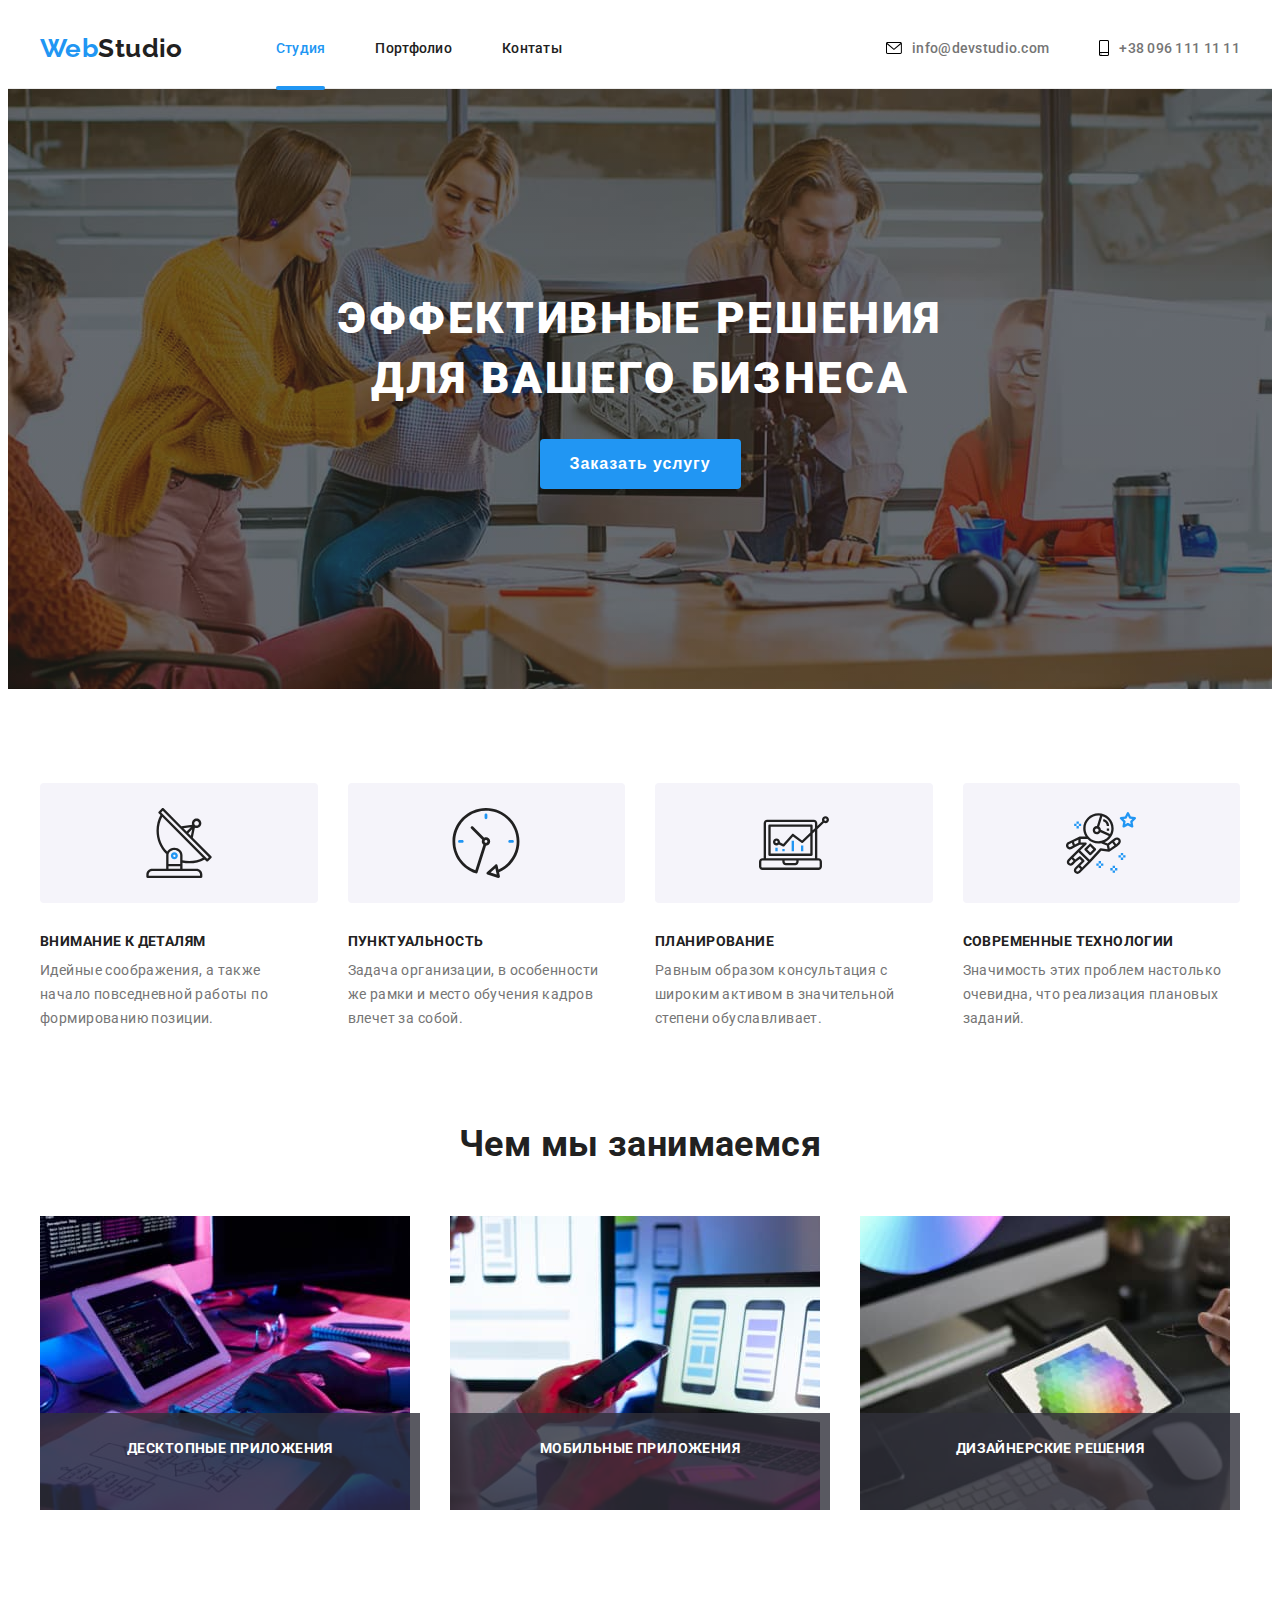
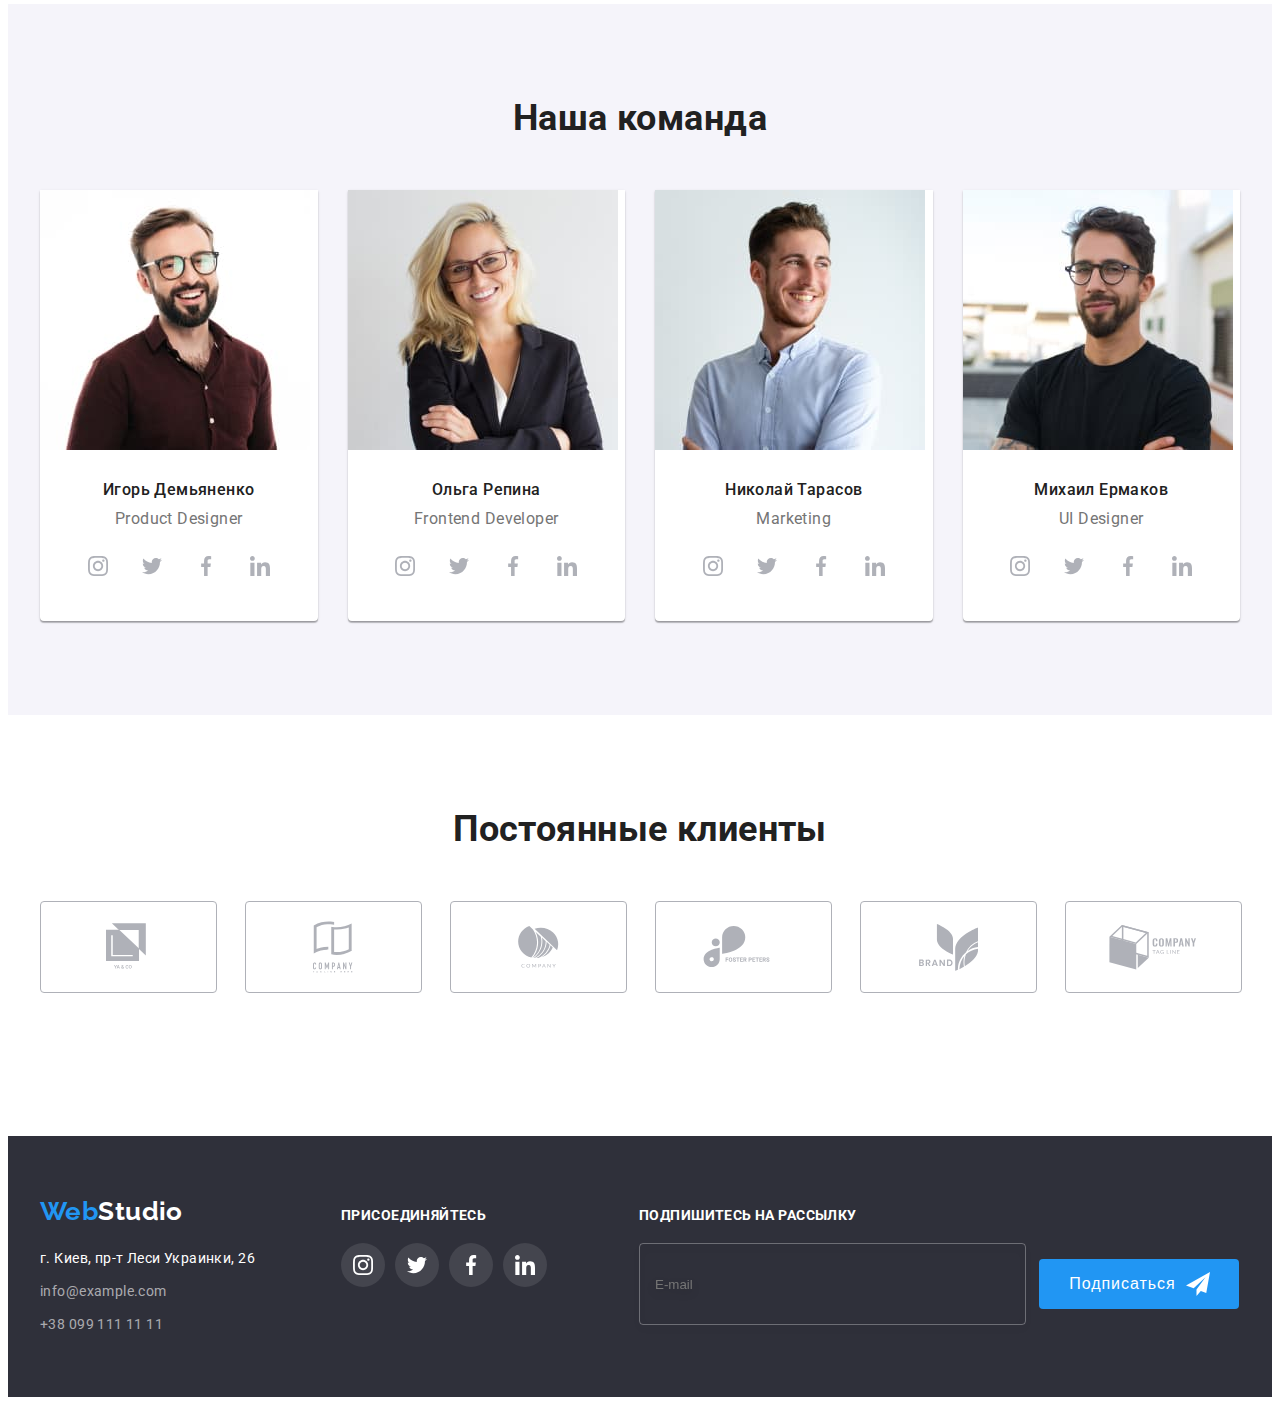
==== index.html @ 38e6cec0 "Add files via upload" ====
<!DOCTYPE html>
<html lang="ru">
<head>
    <meta charset="UTF-8">
    <meta name="viewport" content="width=device-width, initial-scale=1.0">
    <title>Web Studio</title>
    <link rel="stylesheet" href="https://cdnjs.cloudflare.com/ajax/libs/modern-normalize/1.0.0/modern-normalize.min.css"
        integrity="sha512-ISS7cAi1PEhQ8jnbJpJZMd29NlhNj4AWYyLOSp2CE/CsHxTCu+r+t0D2yoJudVrd0/8fTVPUVDzY5Tvli75u/g=="
        crossorigin="anonymous" />
    <link rel="preconnect" href="https://fonts.gstatic.com">
    <link href="https://fonts.googleapis.com/css2?family=Raleway:wght@700&family=Roboto:wght@400;500;700;900&display=swap"
        rel="stylesheet">
    <link rel="stylesheet" href="./css/styles.css">   
</head>

<body>
    
    <header class="header">
        <div class="container">
            <nav class="nav">
                <a href="./" lang="en" class="logo black link"><span class="logo-web">Web</span>Studio</a>
               
                <ul class="nav-list list">   
                    <li class="nav-list-item">
                        <a class="nav-list-link current-link link" href="./">Студия</a>
                    </li>
                    <li class="nav-list-item">
                        <a class="nav-list-link link" href="./portfolio.html">Портфолио</a>
                    </li>
                    <li class="nav-list-item">
                        <a class="nav-list-link link" href="#">Контаты</a>
                    </li>
                </ul>
            </nav>
               
            <ul class="header-contact-list list">
                    <li class="header-contact-list-item">
                        <a class="link mail" href="mailto:info@devstudio.com">
                        <svg class="icon icon-mail">
                            <use href="./images/sprite.svg#envelope"></use>
                        </svg>
                            info@devstudio.com
                        </a>
                    </li>

                    <li class="header-contact-list-item">
                        <a class="link tel" href="tel:+380961111111">
                            <svg class="icon icon-tel">
                                <use href="./images/sprite.svg#smartphone"></use>
                            </svg>
                            +38 096 111 11 11
                        </a>
                    </li>
            </ul>

        </div>        
    </header>
   
    <main>
       
        <!-- HERO-->
        <section class="hero">
            
            <div class="container">
               
                <div class="hero-title-container">
                    <h1 class="hero-title">Эффективные решения для вашего бизнеса</h1>
                    <button type="button" class="hero-modal-btn" data-modal-open>Заказать услугу</button>
                </div>
                
            </div>

        </section>


        <!-- FEATURES -->
        <section class="features">
            <div class="container">
                <h2 class="visually-hidden">Преимущества</h2>
               
                <ul class="features-list list">
                  
                    <li class="features-list-item">
                        <div class="icon-features-container">
                            <svg class="icon-features">
                                <use href="./images/sprite.svg#antenna"></use>
                            </svg>
                        </div>
                        <h3 class="features-list-title">Внимание к деталям</h3>
                        <p class="features-list-text">Идейные соображения, а также начало повседневной работы по формированию позиции.</p>
                    </li>

                    <li class="features-list-item">
                        <div class="icon-features-container">
                            <svg class="icon-features">
                                <use href="./images/sprite.svg#clock"></use>
                            </svg>
                        </div>
                        <h3 class="features-list-title">Пунктуальность</h3>
                        <p class="features-list-text">Задача организации, в особенности же рамки и место обучения кадров влечет за собой.</p>
                    </li>

                    <li class="features-list-item">
                        <div class="icon-features-container">
                            <svg class="icon-features">
                                <use href="./images/sprite.svg#diagram"></use>
                            </svg>
                        </div>
                        <h3 class="features-list-title">Планирование</h3>
                        <p class="features-list-text">Равным образом консультация с широким активом в значительной степени обуславливает.</p>
                    </li>

                    <li class="features-list-item">
                        <div class="icon-features-container">
                            <svg class="icon-features">
                                <use href="./images/sprite.svg#astronaut"></use>
                            </svg>
                        </div>
                        <h3 class="features-list-title">Современные технологии</h3>
                        <p class="features-list-text">Значимость этих проблем настолько очевидна, что реализация плановых заданий.</p>
                    </li>

                </ul>
            </div>
        </section>


        <!--ABOUT US-->
        <section class="about">
            <div class="container">
                <h2 class="title">Чем мы занимаемся</h2>
                
                <ul class="about-list list">
                    <li class="about-list-item">
                        <img src="./images/about_us_img/about_us_1.jpg" alt="Адаптирует сайт для телефона" width="370" height="294">
                        <p class="about-list-description">Десктопные приложения</p>
                    </li>
                    <li class="about-list-item">
                        <img src="./images/about_us_img/about_us_2.jpg" alt="Пишет код" width="370" height="294">
                        <p class="about-list-description">Мобильные приложения</p>
                    </li>
                    <li class="about-list-item">
                        <img src="./images/about_us_img/about_us_3.jpg" alt="Работает с планшетом" width="370" height="294">
                        <p class="about-list-description">Дизайнерские решения</p>
                    </li>
                </ul>
            </div>
        </section>


        <!--OUR TEAM--> 
        <section class="team">
            <div class="container">
                <h2 class="title">Наша команда</h2>
                <ul class="team-list list">

                    <li class="team-list-item">
                        <img class="img" src="./images/our_team_img/igor.jpg" alt="Фото" width="270" height="260">
                       
                        <div class="team-list-content">
                            <h3 class="team-list-title">Игорь Демьяненко</h3>
                            <p class="team-list-position" lang="en">Product Designer</p>

                            <ul class="social-list list">
                                <li class="social-list-item">
                                    <a class="social-list-link link" href="#">
                                        <svg class="social-list-icon" >
                                            <use href="./images/sprite.svg#instagram" ></use>
                                        </svg>
                                    </a>
                                </li>

                                <li class="social-list-item">
                                    <a class="social-list-link link" href="#">
                                        <svg class="social-list-icon" >
                                            <use href="./images/sprite.svg#twitter" ></use>
                                        </svg>
                                    </a>
                                </li>

                                <li class="social-list-item">
                                    <a class="social-list-link link" href="#">
                                        <svg class="social-list-icon" >
                                            <use href="./images/sprite.svg#facebook" ></use>
                                        </svg>
                                    </a>
                                </li>

                                <li class="social-list-item">
                                    <a class="social-list-link link" href="#">
                                        <svg class="social-list-icon" >
                                            <use href="./images/sprite.svg#linkedin" ></use>
                                        </svg>
                                    </a>
                                </li>
                            </ul>
                        </div>
                    </li>

                    <li class="team-list-item">
                        <img class="img" src="./images/our_team_img/olga.jpg" alt="Фото" width="270" height="260">
                        
                        <div class="team-list-content">
                            <h3 class="team-list-title">Ольга Репина</h3>
                            <p class="team-list-position" lang="en">Frontend Developer</p>
                        
                            <ul class="social-list list">
                                <li class="social-list-item">
                                    <a class="social-list-link link" href="#">
                                        <svg class="social-list-icon">
                                            <use href="./images/sprite.svg#instagram"></use>
                                        </svg>
                                    </a>
                                </li>
                            
                                <li class="social-list-item">
                                    <a class="social-list-link link" href="#">
                                        <svg class="social-list-icon">
                                            <use href="./images/sprite.svg#twitter"></use>
                                        </svg>
                                    </a>
                                </li>
                            
                                <li class="social-list-item">
                                    <a class="social-list-link link" href="#">
                                        <svg class="social-list-icon">
                                            <use href="./images/sprite.svg#facebook"></use>
                                        </svg>
                                    </a>
                                </li>
                            
                                <li class="social-list-item">
                                    <a class="social-list-link link" href="#">
                                        <svg class="social-list-icon">
                                            <use href="./images/sprite.svg#linkedin"></use>
                                        </svg>
                                    </a>
                                </li>
                            </ul>     
                            
                        </div>
                    </li>

                    <li class="team-list-item">
                        <img class="img" src="./images/our_team_img/nikolay.jpg" alt="Фото" width="270" height="260">
                       
                        <div class="team-list-content">
                            <h3 class="team-list-title">Николай Тарасов</h3>
                            <p class="team-list-position" lang="en">Marketing</p>

                            <ul class="social-list list">
                                <li class="social-list-item">
                                    <a class="social-list-link link" href="#">
                                        <svg class="social-list-icon">
                                            <use href="./images/sprite.svg#instagram"></use>
                                        </svg>
                                    </a>
                                </li>
                            
                                <li class="social-list-item">
                                    <a class="social-list-link link" href="#">
                                        <svg class="social-list-icon">
                                            <use href="./images/sprite.svg#twitter"></use>
                                        </svg>
                                    </a>
                                </li>
                            
                                <li class="social-list-item">
                                    <a class="social-list-link link" href="#">
                                        <svg class="social-list-icon">
                                            <use href="./images/sprite.svg#facebook"></use>
                                        </svg>
                                    </a>
                                </li>
                            
                                <li class="social-list-item">
                                    <a class="social-list-link link" href="#">
                                        <svg class="social-list-icon">
                                            <use href="./images/sprite.svg#linkedin"></use>
                                        </svg>
                                    </a>
                                        
                                </li> 
                            </ul>  
                        </div>
                    </li>

                    <li class="team-list-item">
                        <img class="img" src="./images/our_team_img/mihail.jpg" alt="Фото" width="270" height="260">
                       
                        <div class="team-list-content">
                            <h3 class="team-list-title">Михаил Ермаков</h3>
                            <p class="team-list-position" lang="en">UI Designer</p>

                            <ul class="social-list list">
                                <li class="social-list-item">
                                    <a class="social-list-link link" href="#">
                                        <svg class="social-list-icon">
                                            <use href="./images/sprite.svg#instagram"></use>
                                        </svg>
                                    </a>
                                </li>
                            
                                <li class="social-list-item">
                                    <a class="social-list-link link" href="#">
                                        <svg class="social-list-icon">
                                            <use href="./images/sprite.svg#twitter"></use>
                                        </svg>
                                    </a>
                                </li>
                            
                                <li class="social-list-item">
                                    <a class="social-list-link link" href="#">
                                        <svg class="social-list-icon">
                                            <use href="./images/sprite.svg#facebook"></use>
                                        </svg>
                                    </a>
                                </li>
                            
                                <li class="social-list-item">
                                    <a class="social-list-link link" href="#">
                                        <svg class="social-list-icon">
                                            <use href="./images/sprite.svg#linkedin"></use>
                                        </svg>                               
                                    </a>    
                                </li>                                                                      
                            </ul>            
                        </div>
                    </li>    
                </ul>
            </div>
        </section>
  
        <section class="clients">
            <div class="container">
                <h2 class="title">Постоянные клиенты</h2>
                <ul class="clients-list list">
                    <li class="clients-list-item">
                        <a class="clients-list-link link" href="#">
                            <svg class="clients-logo" width="44px" height="49px">
                                <use href="./images/sprite.svg#logo-1"></use>
                            </svg>
                        </a>
                    </li>
                    <li class="clients-list-item">
                        <a class="clients-list-link link" href="#">
                            <svg class="clients-logo" width="40px" height="52px">
                                <use href="./images/sprite.svg#logo-2"></use>
                            </svg>
                        </a>
                    </li>
                    <li class="clients-list-item">
                        <a class="clients-list-link link" href="#">
                            <svg class="clients-logo" width="41px" height="42px" >
                                <use href="./images/sprite.svg#logo-3"></use>
                            </svg>
                        </a>
                    </li>
                    <li class="clients-list-item">
                        <a class="clients-list-link link" href="#">
                            <svg class="clients-logo" width="80px" height="42px">
                                <use href="./images/sprite.svg#logo-4"></use>
                            </svg>
                        </a>
                    </li>
                    <li class="clients-list-item">
                        <a class="clients-list-link link" href="#">
                            <svg class="clients-logo"  width="59px" height="47px">
                                <use href="./images/sprite.svg#logo-5"></use>
                            </svg>
                        </a>
                    </li>
                    <li class="clients-list-item">
                        <a class="clients-list-link link" href="#">
                            <svg class="clients-logo" width="88px" height="45px">
                                <use href="./images/sprite.svg#logo-6"></use>
                            </svg>
                        </a>
                    </li>

                </ul>
            </div>
        </section>
    </main>
   
    <footer class="footer">
        <div class="container">
            <div class="footer-wrapper">
                <a href="./" lang="en" class="logo white link"><span class="logo-web">Web</span>Studio</a>
               
                <div class="footer-address-container">
                    <address class="address">
                        <p class="address-text">г. Киев, пр-т Леси Украинки, 26</p>
                        <ul class="address-list list">
                            <li class="address-list-item">
                                <a class="address-list-link link" href="mailto:info@example.com">info@example.com</a>
                            </li>
                            <li class="address-list-item">
                                <a class="address-list-link link" href="tel:+380991111111">+38 099 111 11 11</a>
                            </li>
                        </ul>
                    </address>
                </div>
            </div>

            <div class="footer-social-container">
                <p class="footer-text">Присоединяйтесь</p>

                <ul class="social-list list">
                    <li class="social-list-item">
                        <a class="social-list-link footer-social-link link" href="#">
                            <svg class="social-list-icon footer-icon">
                                <use href="./images/sprite.svg#instagram"></use>
                            </svg>
                        </a>
                    </li>
                
                    <li class="social-list-item">
                        <a class="social-list-link footer-social-link link" href="#">
                            <svg class="social-list-icon footer-icon">
                                <use href="./images/sprite.svg#twitter"></use>
                            </svg>
                        </a>
                    </li>
                
                    <li class="social-list-item">
                        <a class="social-list-link footer-social-link link" href="#">
                            <svg class="social-list-icon footer-icon">
                                <use href="./images/sprite.svg#facebook"></use>
                            </svg>
                        </a>
                    </li>
                
                    <li class="social-list-item">
                        <a class="social-list-link footer-social-link link" href="#">
                            <svg class="social-list-icon footer-icon">
                                <use href="./images/sprite.svg#linkedin"></use>
                            </svg>
                        </a>
                    </li>
                </ul>
            </div>
            <div class="footer-form-wrapper">
                <form action="#" class="footer-form">
                    <label class="footer-form-label">
                        <span class="footer-text">Подпишитесь на рассылку</span>
                        <input type="email" name="user-subscribe-mail" placeholder="E-mail" class="footer-form-box">
                    </label>
                    <button type="submit" class="footer-form-btn">
                        Подписаться
                        <svg class="footer-form-btn-icon">
                            <use href="./images/sprite.svg#send"></use>
                        </svg>

                    </button>
                </form>
            </div>

        </div>
    </footer>
    <div class="backdrop is-hidden" data-modal>
        <div class="modal">
            <button type="button" class="modal-close-btn" data-modal-close>
                <svg class="modal-close-icon">
                    <use href="./images/sprite.svg#close-black"></use>
                </svg>
            </button>

            <b class="modal-text">Оставьте свои данные, мы вам перезвоним</b>
           
            <form action="#" class="form" autocomplete="off">
                <label class="form-label">
                    <span class="form-label-text">Имя</span>
                    <span class="form-input-wrapper">
                        <input type="text" name="user-name" class="form-box">
                        <svg class="form-box-icon">
                            <use href="./images/sprite.svg#person-input"></use>
                        </svg>
                    </span>
                </label>

                <label class="form-label">
                    <span class="form-label-text">Телефон</span>
                    <span class="form-input-wrapper">
                        <input type="tel" name="user-phone" class="form-box">
                        <svg class="form-box-icon">
                            <use href="./images/sprite.svg#phone-input"></use>
                        </svg>
                    </span> 
                </label>
                

                <label class="form-label">
                    <span class="form-label-text">Почта</span>
                    <span class="form-input-wrapper">
                        <input type="email" name="user-mail" class="form-box">
                        <svg class="form-box-icon">
                            <use href="./images/sprite.svg#mail-input"></use>
                        </svg>
                    </span>                    
                </label>

                <label class="form-label-message">
                    <span class="form-label-text">Комментарий</span>
                    <textarea name="user-message" placeholder="Введите текст" class="form-message"></textarea>
                </label>

                <input type="checkbox" class="checkbox visually-hidden" id="checkbox">
                <label class="checkbox-label" for="checkbox">
                    Соглашаюсь с рассылкой и принимаю <a href="#" class="checkbox-link">Условия договора</a>
                </label>
                <button type="submit" class="user-form-btn">Отправить</button>
            </form>
        </div>
    </div>

    <script src="./js/modal.js"></script>
</body>
</html>
---- css/styles.css ----
:root {
  --primary-white-color: #ffffff;
  --secondary-bg-color: #2f303a;
  --accent-color: #2196f3;
  --primary-text-color: #212121;
  --secondary-text-color: #757575;
  --footer-text-color: rgba(255, 255, 255, 0.6);
  --grey-bg-color: #f5f4fa;
  --btn-hover-bg-color: #188ce8;
  --card-set-gap: 30px;
  --icon-color: #afb1b8;
  --transition-duration: 250ms;
  --transition-timing-function: cubic-bezier(0.4, 0, 0.2, 1);
}

body {
  background-color: var(--primary-white-color);
  color: var(--primary-text-color);

  font-family: "Roboto", sans-serif;
  font-weight: 400;
  font-size: 14px;
  letter-spacing: 0.03em;
}

h1,
h2,
h3,
h4,
h5,
h6 {
  font-size: inherit;
  margin: 0;
}

p {
  margin: 0;
}

ul,
ol {
  margin: 0;
  padding: 0;
}

img {
  display: block;
  max-width: 100%;
  height: auto;
}

a {
  display: block;
  height: 100%;
  width: 100%;
}

.link {
  text-decoration: none;
}

.list {
  list-style-type: none;
}

.container {
  width: 1200px;
  margin-left: auto;
  margin-right: auto;
  padding-left: 15px;
  padding-right: 15px;
}

/* ------------HEADER-------------- */

.header {
  border-bottom: 1px solid #ececec;
}

.header > .container {
  display: flex;
  align-items: center;
}

/* -----------LOGO------------- */
.logo {
  font-family: "Raleway";
  font-weight: 700;
  font-size: 26px;
  line-height: 1.19;
}

.logo.black {
  padding-top: 24px;
  padding-bottom: 24px;
  margin-right: 93px;

  color: var(--primary-text-color);
}

.logo-web {
  color: var(--accent-color);
}

/* -------NAV-LIST--------- */

.nav {
  display: flex;
  align-items: center;
}

.nav-list {
  display: flex;
  align-items: center;
}

.nav-list-item:not(:last-child) {
  margin-right: 50px;
}

.nav-list-link {
  padding-top: 32px;
  padding-bottom: 32px;

  color: var(--primary-text-color);
  font-weight: 500;
  line-height: 1.066;
  letter-spacing: 0.02em;

  transition: color var(--transition-duration) var(--transition-timing-function);
}

.nav-list-link:hover,
.nav-list-link:focus {
  color: var(--accent-color);
}

.current-link {
  position: relative;

  color: var(--accent-color);
}

.current-link::after {
  position: absolute;
  bottom: -3px;
  right: 0;

  display: block;
  content: "";
  width: 100%;
  height: 4px;
  background-color: var(--accent-color);
  border-radius: 2px;
}

/* ----------HEADER-CONTACT----------- */
.header-contact-list {
  display: flex;
  align-items: center;
  margin-left: auto;

  font-weight: 500;
  line-height: 1.142;
  letter-spacing: 0.02em;
}

.header-contact-list-item .link {
  display: flex;
  align-items: center;
  padding-top: 32px;
  padding-bottom: 32px;

  color: var(--secondary-text-color);

  transition: color var(--transition-duration) var(--transition-timing-function);
}

.header-contact-list-item > .link:hover,
.header-contact-list-item > .link:focus {
  color: var(--accent-color);
}

.header-contact-list-item > .link:hover .icon,
.header-contact-list-item > .link:focus .icon {
  fill: var(--accent-color);
}

.header-contact-list-item:not(:last-child) {
  margin-right: 50px;
}

.icon-mail {
  margin-right: 10px;
  width: 16px;
  height: 12px;

  transition: fill var(--transition-duration) var(--transition-timing-function);
}

.icon-tel {
  margin-right: 10px;
  width: 10px;
  height: 16px;

  transition: fill var(--transition-duration) var(--transition-timing-function);
}

/* -----------HERO-------------- */

.hero {
  max-width: 1600px;
  margin-left: auto;
  margin-right: auto;
  background-color: #c4c4c4;
  background-image: linear-gradient(
      to right,
      rgba(51, 58, 47, 0.4),
      rgba(51, 58, 47, 0.4)
    ),
    url(../images/hero_img/bg-img.jpg);
  background-repeat: no-repeat;
  background-position: center;
  background-size: cover;
  padding-top: 200px;
  padding-bottom: 200px;
}

.hero-title-container {
  display: flex;
  justify-content: center;
  max-width: 696px;
  flex-direction: column;
  align-items: center;
  margin-left: auto;
  margin-right: auto;
}

.hero-title {
  margin-bottom: 30px;

  color: var(--primary-white-color);
  font-weight: 900;
  font-size: 44px;
  line-height: 1.36;
  text-align: center;
  letter-spacing: 0.06em;
  text-transform: uppercase;
}

.hero-modal-btn {
  display: flex;
  align-items: center;
  text-align: center;
  border: transparent;
  border-radius: 4px;
  box-shadow: 0px 4px 4px rgba(0, 0, 0, 0.15);
  padding: 10px 30px;

  color: var(--primary-white-color);
  background-color: var(--accent-color);
  font-weight: 700;
  font-size: 16px;
  line-height: 1.875;
  letter-spacing: 0.06em;

  transition: background-color var(--transition-duration)
    var(--transition-timing-function);
}

.hero-modal-btn:hover,
.hero-modal-btn:focus {
  background-color: var(--btn-hover-bg-color);
  cursor: pointer;
}

/* --------------FEATURES----------- */

.visually-hidden {
  position: absolute;
  clip: rect(0 0 0 0);
  width: 1px;
  height: 1px;
  margin: -1px;
}

.features {
  padding-top: 94px;
  padding-bottom: 94px;
}

.features-list {
  display: flex;
  flex-wrap: wrap;
  margin-right: calc(-1 * var(--card-set-gap));
  margin-bottom: calc(-1 * var(--card-set-gap));
}

.features-list-item {
  display: flex;
  align-content: center;
  flex-direction: column;
  justify-content: start;
  margin-right: var(--card-set-gap);
  margin-bottom: var(--card-set-gap);
  flex-basis: calc(100% / 4 - var(--card-set-gap));
}

.icon-features-container {
  height: 120px;
  display: flex;
  align-items: center;
  justify-content: center;
  margin-bottom: 30px;
  background-color: var(--grey-bg-color);
  border-radius: 4px;
}

.icon-features {
  width: 70px;
  height: 70px;
}

.features-list-title {
  margin-bottom: 10px;

  font-weight: 700;
  line-height: 1.142;
  text-transform: uppercase;
}

.features-list-text {
  max-width: 270px;

  color: var(--secondary-text-color);
  line-height: 1.71;
}

/* -------------ABOUT-US------------- */

.about {
  padding-bottom: 94px;
}

.title {
  margin-bottom: 50px;

  font-weight: 700;
  font-size: 36px;
  line-height: 1.166;
  text-align: center;
}

.about-list {
  display: flex;
  flex-wrap: wrap;
  margin-right: calc(-1 * var(--card-set-gap));
  margin-bottom: calc(-1 * var(--card-set-gap));
}

.about-list-item {
  position: relative;

  margin-right: var(--card-set-gap);
  margin-bottom: var(--card-set-gap);
  flex-basis: calc(100% / 3 - var(--card-set-gap));
}

.about-list-description {
  position: absolute;
  bottom: 0;
  width: 100%;
  height: 70px;

  display: block;
  padding-top: 27px;

  color: var(--primary-white-color);
  background-color: rgba(47, 48, 58, 0.8);

  font-weight: bold;
  font-size: 14px;
  line-height: 1.142;
  text-align: center;
  text-transform: uppercase;
}

/* -------------------OUR-TEAM------------ */

.team {
  padding-top: 94px;
  padding-bottom: 94px;

  background-color: var(--grey-bg-color);
}

.team-list {
  display: flex;
  flex-wrap: wrap;
  margin-right: calc(-1 * var(--card-set-gap));
  margin-bottom: calc(-1 * var(--card-set-gap));
}

.team-list-item {
  margin-right: var(--card-set-gap);
  margin-bottom: var(--card-set-gap);
  flex-basis: calc(100% / 4 - var(--card-set-gap));
  box-shadow: 0px 1px 3px rgba(0, 0, 0, 0.12), 0px 1px 1px rgba(0, 0, 0, 0.14),
    0px 2px 1px rgba(0, 0, 0, 0.2);
  border-radius: 0px 0px 4px 4px;

  background-color: var(--primary-white-color);
}

.team-list-content {
  padding-top: 30px;
  padding-right: 32px;
  padding-left: 32px;
  padding-bottom: 33px;
}

.team-list-title {
  margin-bottom: 10px;

  font-weight: 500;
  font-size: 16px;
  line-height: 1.187;
  text-align: center;
}

.team-list-position {
  color: var(--secondary-text-color);
  font-size: 16px;
  line-height: 1.187;
  text-align: center;
  margin-bottom: 16px;
}

.social-list {
  display: flex;
  align-items: center;
  justify-content: center;
}

.social-list-item {
  width: 44px;
  height: 44px;
}

.social-list-item:not(:last-child) {
  margin-right: 10px;
}

.social-list-link {
  display: flex;
  align-items: center;
  justify-content: center;
  border-radius: 50%;

  transition: background-color var(--transition-duration)
    var(--transition-timing-function);
}

.social-list-link:hover,
.social-list-link:focus {
  background-color: var(--accent-color);
}

.social-list-icon {
  fill: var(--icon-color);
  width: 20px;
  height: 20px;

  transition: fill var(--transition-duration) var(--transition-timing-function);
}

.social-list-link:hover .social-list-icon,
.social-list-link:focus .social-list-icon {
  fill: var(--primary-white-color);
}

/* --------------CLIENTS--------------- */

.clients {
  padding-top: 94px;
  padding-bottom: 145px;
}

.clients-list {
  display: flex;
  flex-wrap: wrap;
  margin-right: calc(-1 * var(--card-set-gap));
  margin-bottom: calc(-1 * var(--card-set-gap));
}

.clients-list-item {
  margin-right: var(--card-set-gap);
  margin-bottom: var(--card-set-gap);
  flex-basis: calc(100% / 6 - var(--card-set-gap));

  width: 170px;
  height: 90px;
}

.clients-list-link {
  display: flex;
  justify-content: center;
  align-items: center;
  border: 1px solid var(--icon-color);
  border-radius: 4px;

  transition: border var(--transition-duration)
    var(--transition-timing-function);
}

.clients-list-link:hover,
.clients-list-link:focus {
  border: 1px solid var(--accent-color);
}

.clients-logo {
  fill: var(--icon-color);

  transition: fill var(--transition-duration) var(--transition-timing-function);
}

.clients-list-link:hover .clients-logo,
.clients-list-link:focus .clients-logo {
  fill: var(--accent-color);
}

/* ---------------------FOOTER---------------------- */

.footer {
  padding-top: 60px;
  padding-bottom: 60px;
  display: flex;
  align-items: center;

  background-color: var(--secondary-bg-color);
}

.footer > .container {
  display: flex;
  align-items: baseline;
}

.footer-wrapper {
  margin-right: 70px;
}

.logo.white {
  display: inline-block;
  margin-bottom: 20px;

  color: var(--primary-white-color);
}

.footer-address-container {
  width: 231px;
}

.address-text {
  margin-bottom: 9px;

  color: var(--primary-white-color);
  font-style: normal;
  line-height: 1.71;
}

.address-list-link {
  display: flex;
  flex-direction: column;

  color: var(--footer-text-color);
  font-style: normal;
  line-height: 1.71;

  transition: color var(--transition-duration) var(--transition-timing-function);
}

.address-list-link:hover,
.address-list-link:focus {
  color: var(--accent-color);
}

.address-list-item:not(:last-child) {
  margin-bottom: 9px;
}

.footer-social-container {
  width: 206px;
  margin-right: 92px;
}

.footer-text {
  display: block;
  margin-bottom: 20px;

  color: var(--primary-white-color);
  font-weight: 700;
  text-transform: uppercase;
}

.footer-social-link {
  background-color: rgba(255, 255, 255, 0.1);
  border-radius: 50%;

  transition: background-color var(--transition-duration)
    var(--transition-timing-function);
}

.footer-icon {
  fill: var(--primary-white-color);
}

.footer-social-link:hover,
.footer-social-link:focus {
  background-color: var(--accent-color);
}

.footer-form-box {
  background-color: transparent;
  width: 355px;
  height: 50px;
  padding: 15px;
  margin-right: 10px;

  border: 1px solid rgba(255, 255, 255, 0.3);
  filter: drop-shadow(0px 4px 4px rgba(0, 0, 0, 0.15));
  border-radius: 4px;

  color: var(--primary-white-color);
}

.footer-form-btn {
  display: inline-flex;
  align-items: center;
  justify-content: center;
  min-width: 200px;
  padding: 10px;

  border: transparent;
  border-radius: 4px;
  background-color: var(--accent-color);
  cursor: pointer;

  color: var(--primary-white-color);
  font-size: 16px;
  line-height: 1.87;
  letter-spacing: 0.06em;
}

.footer-form-btn-icon {
  fill: #ffffff;
  width: 24px;
  height: 24px;
  margin-left: 10px;
}

/* ---------------------PORTFOLIO-------------------- */

.portfolio {
  padding-top: 100px;
  padding-bottom: 94px;
}

/* --------------------FILTER-BTN------------------- */

.filter-btn-list {
  display: flex;
  justify-content: center;
  margin-bottom: 50px;
}

.filter-btn-item:not(:last-child) {
  margin-right: 8px;
}

.filter-btn {
  padding-top: 6px;
  padding-bottom: 6px;
  padding-right: 24px;
  padding-left: 24px;
  text-align: center;
  justify-content: center;
  border-radius: 4px;
  border: transparent;

  font-weight: 500;
  font-size: 16px;
  line-height: 1.62;

  transition: background-color var(--transition-duration)
      var(--transition-timing-function),
    color var(--transition-duration) var(--transition-timing-function),
    box-shadow var(--transition-duration) var(--transition-timing-function);
}

.filter-btn:hover,
.filter-btn:focus {
  color: var(--primary-white-color);
  background-color: var(--accent-color);
  cursor: pointer;
  box-shadow: 0px 3px 1px rgba(0, 0, 0, 0.1), 0px 1px 2px rgba(0, 0, 0, 0.08),
    0px 2px 2px rgba(0, 0, 0, 0.12);
}

/* -------------------CARD-SET-------------------- */

.examples-list {
  display: flex;
  flex-wrap: wrap;

  margin-right: calc(-1 * var(--card-set-gap));
  margin-bottom: calc(-1 * var(--card-set-gap));
}

.examples-list-item {
  margin-right: var(--card-set-gap);
  margin-bottom: var(--card-set-gap);
  flex-basis: calc(100% / 3 - var(--card-set-gap));

  background: var(--primary-white-color);
  border: 1px solid #eeeeee;
}

.examples-list-link {
  transition: box-shadow var(--transition-duration)
    var(--transition-timing-function);
}

.examples-list-link:hover,
.examples-list-link:focus {
  box-shadow: 0px 1px 1px rgba(0, 0, 0, 0.12), 0px 4px 4px rgba(0, 0, 0, 0.06),
    1px 4px 6px rgba(0, 0, 0, 0.16);
}

.thumb {
  position: relative;
  overflow: hidden;
}

.overlay {
  position: absolute;
  top: 0;
  left: 0;
  width: 100%;
  height: 100%;
  opacity: 0.9;

  padding: 63px 24px;
  background-color: var(--accent-color);

  color: var(--primary-white-color);

  font-size: 18px;
  line-height: 1.56;

  transform: translateY(101%);

  transition: transform var(--transition-duration)
    var(--transition-timing-function);
}

.examples-list-link:hover .overlay,
.examples-list-link:focus .overlay {
  transform: translateY(0);
}

.examples-list-title {
  margin-bottom: 4px;

  color: var(--primary-text-color);
  font-weight: 700;
  font-size: 18px;
  line-height: 2;
  letter-spacing: 0.06em;
}

.examples-list-text {
  color: var(--secondary-text-color);
  font-size: 16px;
  line-height: 1.87;
}

.examples-list-content {
  padding-top: 20px;
  padding-right: 24px;
  padding-bottom: 20px;
  padding-left: 24px;
}

/* ---------------------MODAL-WINDOW------------------- */

.backdrop.is-hidden {
  visibility: hidden;
  opacity: 0;
  pointer-events: none;
}

.backdrop {
  position: fixed;
  top: 0;
  left: 0;
  width: 100%;
  height: 100%;
  opacity: 1;
  background-color: rgba(0, 0, 0, 0.2);

  transition: all var(--transition-duration) var(--transition-timing-function);
}

.backdrop.is-hidden .modal {
  transform: translate(-50%, -50%) scale(1.2);
  opacity: 0;
}

.modal {
  position: absolute;
  top: 50%;
  left: 50%;
  transform: translate(-50%, -50%) scale(1);
  opacity: 1;

  width: 528px;
  height: 580px;
  padding: 40px;
  background-color: #ffffff;
  transition: all var(--transition-duration) var(--transition-timing-function);
}

.modal-close-btn {
  position: absolute;
  top: 8px;
  right: 8px;

  display: flex;
  align-items: center;
  width: 30px;
  height: 30px;
  border: 1px solid rgba(0, 0, 0, 0.1);
  border-radius: 50%;
  background-color: transparent;
  cursor: pointer;
}

.modal-close-icon {
  width: 18px;
  height: 18px;
  fill: #000000;

  transition: fill var(--transition-duration) var(--transition-timing-function);
}

.modal-close-btn:hover .modal-close-icon,
.modal-close-btn:focus .modal-close-icon {
  fill: var(--accent-color);
}

.modal-text {
  display: block;
  margin-bottom: 12px;

  font-size: 20px;
  line-height: 1.15;
  text-align: center;
}

/* ---------------USER-FORM----------------------- */
.form-label {
  display: block;
  margin-bottom: 10px;
}

.form-label-text {
  display: block;
  margin-bottom: 4px;

  color: var(--secondary-text-color);
  font-size: 12px;
  line-height: 1.16;
  letter-spacing: 0.01em;
}

.form-input-wrapper {
  position: relative;

  display: block;
}

.form-box {
  width: 100%;
  height: 40px;
  padding-top: 12px;
  padding-right: 12px;
  padding-bottom: 12px;
  padding-left: 42px;
  cursor: pointer;
  border: 1px solid rgba(33, 33, 33, 0.2);
  border-radius: 4px;
}

.form-box:focus {
  outline: none;
  border-color: var(--accent-color);
}

.form-box-icon {
  position: absolute;
  top: 50%;
  left: 12px;
  transform: translateY(-50%);

  width: 18px;
  height: 18px;
  fill: black;

  transition: fill var(--transition-duration) var(--transition-timing-function);
}

.form-box:focus + .form-box-icon {
  fill: var(--accent-color);
}

.form-label-message {
  display: block;
  margin-bottom: 20px;
}

.form-message {
  width: 100%;
  height: 120px;
  padding: 12px;

  border: 1px solid rgba(33, 33, 33, 0.2);
  border-radius: 4px;

  resize: none;
}

.form-message:focus {
  outline: none;
  border-color: var(--accent-color);
}

.checkbox-label {
  display: flex;
  flex-wrap: wrap;
  justify-content: center;

  margin-bottom: 30px;

  color: var(--secondary-text-color);
}

.checkbox-label::before {
  content: "";
  width: 16px;
  height: 15px;
  margin-right: 7px;
  background-image: url(../images/checkbox_icon/vector.svg);
  background-size: contain;
  background-position: center;
  background-repeat: no-repeat;
}

.checkbox:checked + .checkbox-label::before {
  background-image: url(../images/checkbox_icon/icon_check.svg);
  background-color: var(--accent-color);
  border-radius: 2px;
}

.checkbox:focus + .checkbox-label::before {
  outline: 1px solid var(--accent-color);
}

.checkbox-link {
  width: max-content;
  margin-left: 3px;
  color: var(--accent-color);
}

.user-form-btn {
  display: block;
  margin-left: auto;
  margin-right: auto;
  min-width: 200px;
  padding: 10px;
  border: transparent;
  border-radius: 4px;
  background-color: var(--accent-color);

  color: var(--primary-white-color);
  font-size: 16px;
  line-height: 1.87;
  letter-spacing: 0.06em;

  transition: background-color var(--transition-duration)
    var(--transition-timing-function);
}

.user-form-btn:hover,
.user-form-btn:focus {
  background-color: var(--btn-hover-bg-color);
}
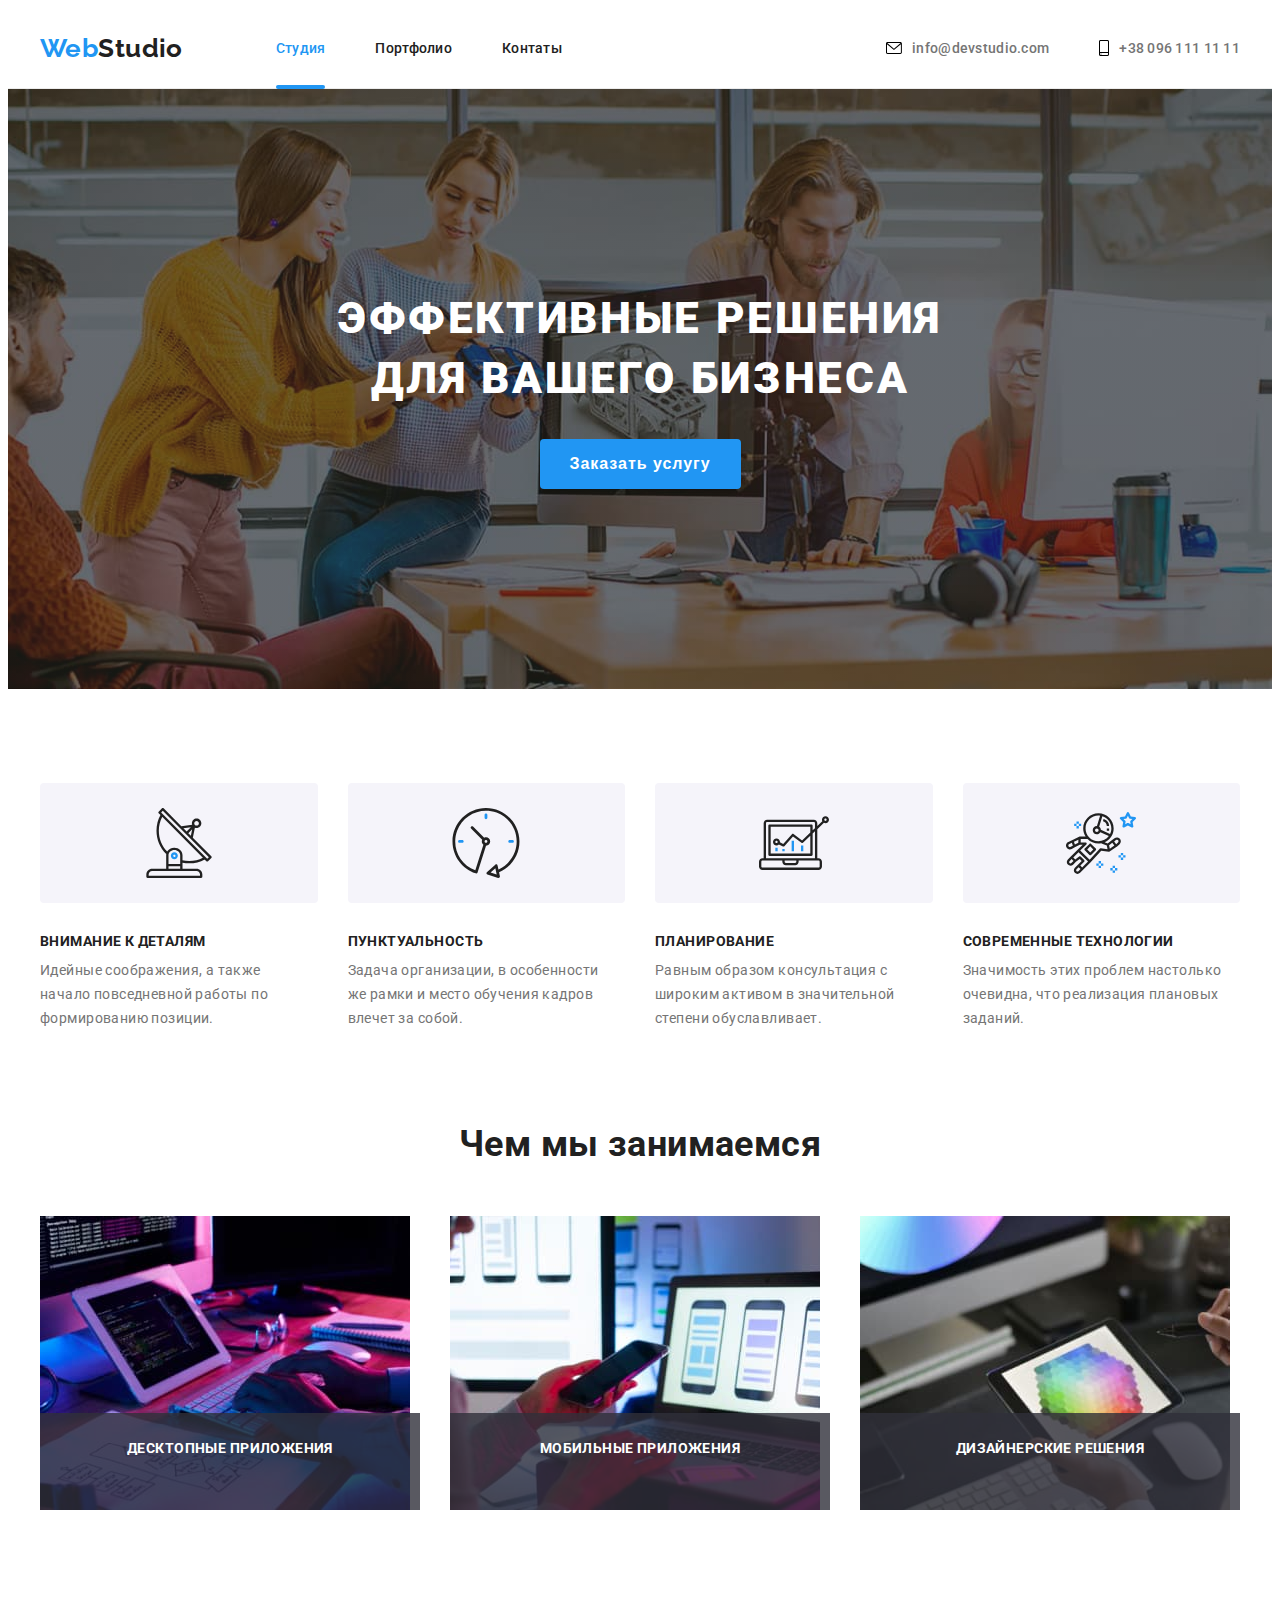
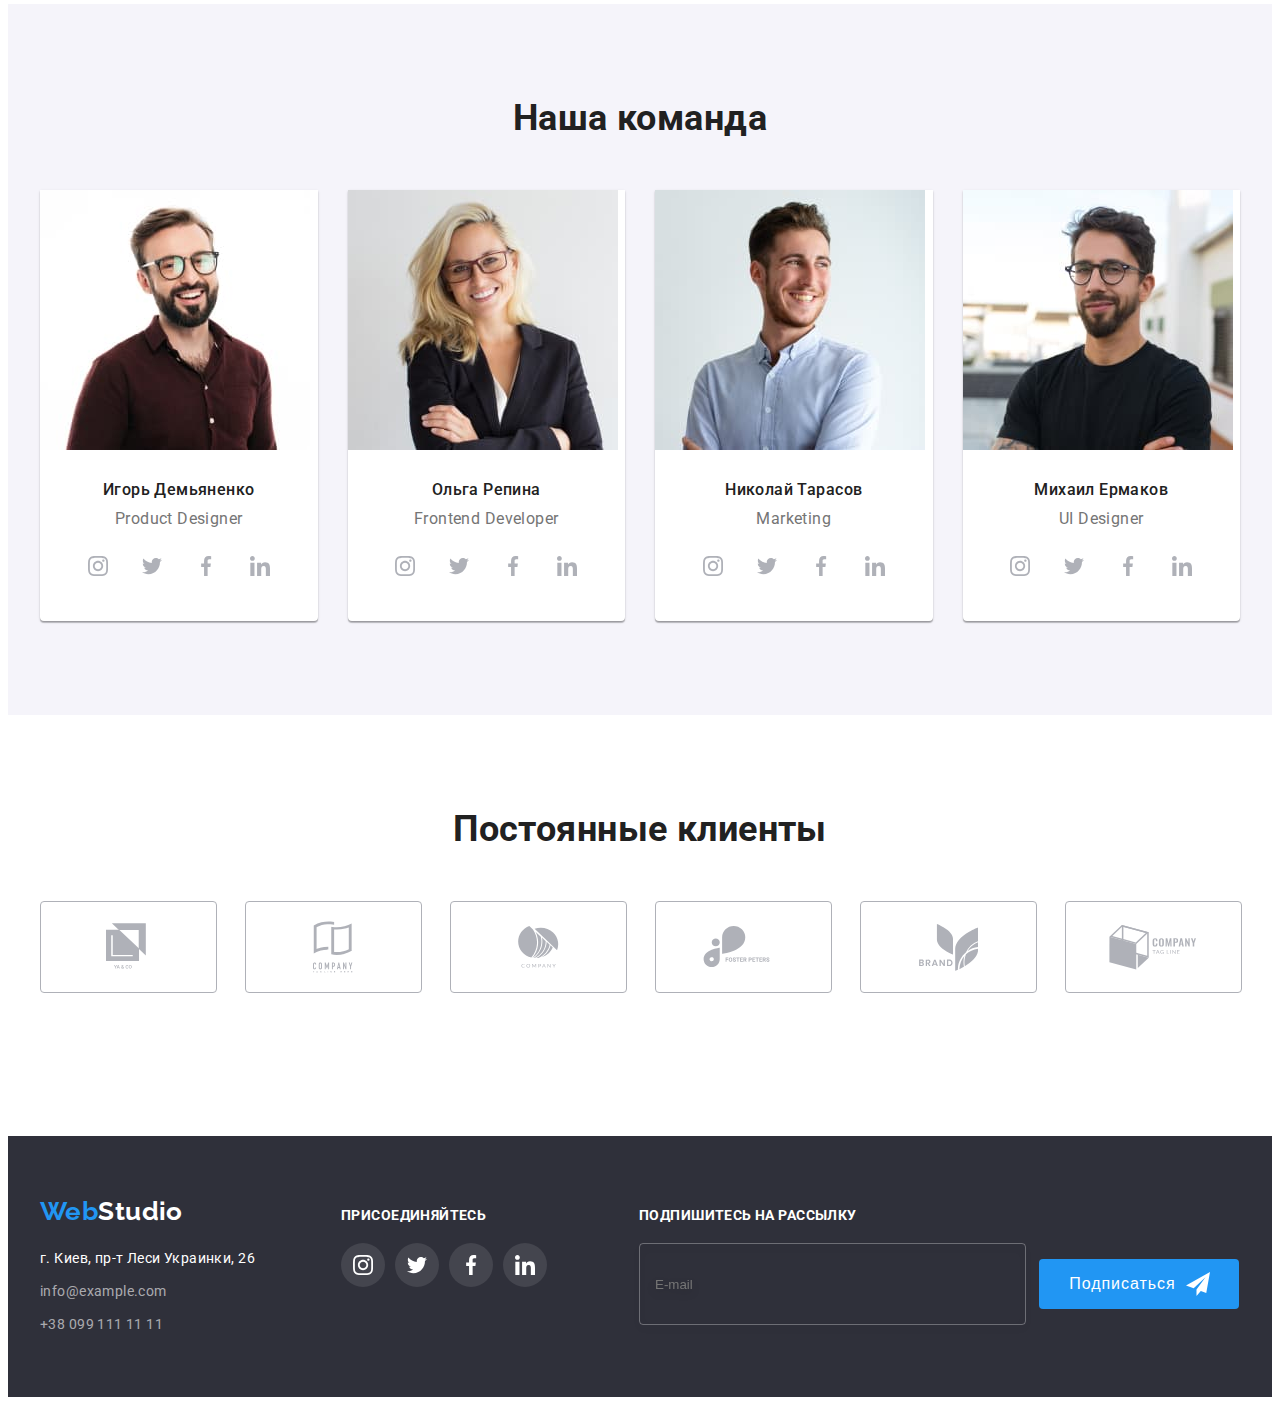
==== commit ca25a5a0: "sass &" ====
--- a/index.html
+++ b/index.html
@@ -10,7 +10,7 @@
     <link rel="preconnect" href="https://fonts.gstatic.com">
     <link href="https://fonts.googleapis.com/css2?family=Raleway:wght@700&family=Roboto:wght@400;500;700;900&display=swap"
         rel="stylesheet">
-    <link rel="stylesheet" href="./css/styles.css">   
+    <link rel="stylesheet" href="./css/main.min.css">   
 </head>
 
 <body>
@@ -35,8 +35,8 @@
                
             <ul class="header-contact-list list">
                     <li class="header-contact-list-item">
-                        <a class="link mail" href="mailto:info@devstudio.com">
-                        <svg class="icon icon-mail">
+                        <a class="link" href="mailto:info@devstudio.com">
+                        <svg class="icon-mail">
                             <use href="./images/sprite.svg#envelope"></use>
                         </svg>
                             info@devstudio.com
@@ -44,8 +44,8 @@
                     </li>
 
                     <li class="header-contact-list-item">
-                        <a class="link tel" href="tel:+380961111111">
-                            <svg class="icon icon-tel">
+                        <a class="link" href="tel:+380961111111">
+                            <svg class="icon-tel">
                                 <use href="./images/sprite.svg#smartphone"></use>
                             </svg>
                             +38 096 111 11 11
--- a/css/main.min.css
+++ b/css/main.min.css
@@ -0,0 +1,2 @@
+:root{--primary-white-color: #ffffff;--secondary-bg-color: #2f303a;--accent-color: #2196f3;--primary-text-color: #212121;--secondary-text-color: #757575;--footer-text-color: rgba(255, 255, 255, 0.6);--grey-bg-color: #f5f4fa;--btn-hover-bg-color: #188ce8;--card-set-gap: 30px;--icon-color: #afb1b8;--transition-duration: 250ms;--transition-timing-function: cubic-bezier(0.4, 0, 0.2, 1)}.visually-hidden{position:absolute;clip:rect(0 0 0 0);width:1px;height:1px;margin:-1px}body{background-color:var(--primary-white-color);color:var(--primary-text-color);font-family:"Roboto", sans-serif;font-weight:400;font-size:14px;letter-spacing:0.03em}h1,h2,h3,h4,h5,h6{font-size:inherit;margin:0}p{margin:0}ul,ol{margin:0;padding:0}img{display:block;max-width:100%;height:auto}a{display:block;height:100%;width:100%}.link{text-decoration:none}.list{list-style-type:none}.container{width:1200px;margin-left:auto;margin-right:auto;padding-left:15px;padding-right:15px}.footer .container{display:flex;align-items:baseline}.header .container{display:flex;align-items:center}.logo{font-family:"Raleway";font-weight:700;font-size:26px;line-height:1.19}.logo.black{padding-top:24px;padding-bottom:24px;margin-right:93px;color:var(--primary-text-color)}.logo.white{display:inline-block;margin-bottom:20px;color:var(--primary-white-color)}.logo-web{color:var(--accent-color)}.hero-modal-btn{display:flex;align-items:center;text-align:center;border:transparent;border-radius:4px;box-shadow:0px 4px 4px rgba(0,0,0,0.15);padding:10px 30px;color:var(--primary-white-color);background-color:var(--accent-color);font-weight:700;font-size:16px;line-height:1.875;letter-spacing:0.06em;transition:background-color var(--transition-duration) var(--transition-timing-function)}.hero-modal-btn:hover,.hero-modal-btn:focus{background-color:var(--btn-hover-bg-color);cursor:pointer}.title{margin-bottom:50px;font-weight:700;font-size:36px;line-height:1.166;text-align:center}.social-list{display:flex;align-items:center;justify-content:center}.social-list-item{width:44px;height:44px}.social-list-item:not(:last-child){margin-right:10px}.social-list-link{display:flex;align-items:center;justify-content:center;border-radius:50%;transition:background-color var(--transition-duration) var(--transition-timing-function)}.social-list-link:hover,.social-list-link:focus{background-color:var(--accent-color)}.social-list-icon{fill:var(--icon-color);width:20px;height:20px;transition:fill var(--transition-duration) var(--transition-timing-function)}.social-list-link:hover .social-list-icon,.social-list-link:focus .social-list-icon{fill:var(--primary-white-color)}.header{border-bottom:1px solid #ececec}.nav{display:flex;align-items:center}.nav-list{display:flex;align-items:center}.nav-list-item:not(:last-child){margin-right:50px}.nav-list-link{padding-top:32px;padding-bottom:32px;color:var(--primary-text-color);font-weight:500;line-height:1.066;letter-spacing:0.02em;transition:color var(--transition-duration) var(--transition-timing-function)}.nav-list-link:hover,.nav-list-link:focus{color:var(--accent-color)}.current-link{position:relative;color:var(--accent-color)}.current-link::after{position:absolute;bottom:-2px;right:0;display:block;content:"";width:100%;height:4px;background-color:var(--accent-color);border-radius:2px}.header-contact-list{display:flex;align-items:center;margin-left:auto;font-weight:500;line-height:1.142;letter-spacing:0.02em}.header-contact-list-item:not(:last-child){margin-right:50px}.header-contact-list-item .link{display:flex;align-items:center;padding-top:32px;padding-bottom:32px;color:var(--secondary-text-color);transition:color var(--transition-duration) var(--transition-timing-function)}.header-contact-list-item .link:hover,.header-contact-list-item .link:focus{color:var(--accent-color)}.icon-mail{margin-right:10px;width:16px;height:12px;transition:fill var(--transition-duration) var(--transition-timing-function)}.header-contact-list-item .link:hover .icon-mail,.header-contact-list-item .link:focus .icon-mail{fill:var(--accent-color)}.icon-tel{margin-right:10px;width:10px;height:16px;transition:fill var(--transition-duration) var(--transition-timing-function)}.header-contact-list-item .link:hover .icon-tel,.header-contact-list-item .link:focus .icon-tel{fill:var(--accent-color)}.hero{max-width:1600px;margin-left:auto;margin-right:auto;background-color:#c4c4c4;background-image:linear-gradient(to right, rgba(51,58,47,0.4), rgba(51,58,47,0.4)),url(../images/hero_img/bg-img.jpg);background-repeat:no-repeat;background-position:center;background-size:cover;padding-top:200px;padding-bottom:200px}.hero-title-container{display:flex;justify-content:center;max-width:696px;flex-direction:column;align-items:center;margin-left:auto;margin-right:auto}.hero-title{margin-bottom:30px;color:var(--primary-white-color);font-weight:900;font-size:44px;line-height:1.36;text-align:center;letter-spacing:0.06em;text-transform:uppercase}.features{padding-top:94px;padding-bottom:94px}.features-list{display:flex;flex-wrap:wrap;margin-right:calc(-1 * var(--card-set-gap));margin-bottom:calc(-1 * var(--card-set-gap))}.features-list-item{display:flex;align-content:center;flex-direction:column;justify-content:start;margin-right:var(--card-set-gap);margin-bottom:var(--card-set-gap);flex-basis:calc(100% / 4 - var(--card-set-gap))}.icon-features-container{height:120px;display:flex;align-items:center;justify-content:center;margin-bottom:30px;background-color:var(--grey-bg-color);border-radius:4px}.icon-features{width:70px;height:70px}.features-list-title{margin-bottom:10px;font-weight:700;line-height:1.142;text-transform:uppercase}.features-list-text{max-width:270px;color:var(--secondary-text-color);line-height:1.71}.about{padding-bottom:94px}.about-list{display:flex;flex-wrap:wrap;margin-right:calc(-1 * var(--card-set-gap));margin-bottom:calc(-1 * var(--card-set-gap))}.about-list-item{position:relative;margin-right:var(--card-set-gap);margin-bottom:var(--card-set-gap);flex-basis:calc(100% / 3 - var(--card-set-gap))}.about-list-description{position:absolute;bottom:0;width:100%;height:70px;display:block;padding-top:27px;color:var(--primary-white-color);background-color:rgba(47,48,58,0.8);font-weight:bold;font-size:14px;line-height:1.142;text-align:center;text-transform:uppercase}.team{padding-top:94px;padding-bottom:94px;background-color:var(--grey-bg-color)}.team-list{display:flex;flex-wrap:wrap;margin-right:calc(-1 * var(--card-set-gap));margin-bottom:calc(-1 * var(--card-set-gap))}.team-list-item{margin-right:var(--card-set-gap);margin-bottom:var(--card-set-gap);flex-basis:calc(100% / 4 - var(--card-set-gap));box-shadow:0px 1px 3px rgba(0,0,0,0.12),0px 1px 1px rgba(0,0,0,0.14),0px 2px 1px rgba(0,0,0,0.2);border-radius:0px 0px 4px 4px;background-color:var(--primary-white-color)}.team-list-content{padding-top:30px;padding-right:32px;padding-left:32px;padding-bottom:33px}.team-list-title{margin-bottom:10px;font-weight:500;font-size:16px;line-height:1.187;text-align:center}.team-list-position{color:var(--secondary-text-color);font-size:16px;line-height:1.187;text-align:center;margin-bottom:16px}.clients{padding-top:94px;padding-bottom:145px}.clients-list{display:flex;flex-wrap:wrap;margin-right:calc(-1 * var(--card-set-gap));margin-bottom:calc(-1 * var(--card-set-gap))}.clients-list-item{margin-right:var(--card-set-gap);margin-bottom:var(--card-set-gap);flex-basis:calc(100% / 6 - var(--card-set-gap));width:170px;height:90px}.clients-list-link{display:flex;justify-content:center;align-items:center;border:1px solid var(--icon-color);border-radius:4px;transition:border var(--transition-duration) var(--transition-timing-function)}.clients-list-link:hover,.clients-list-link:focus{border:1px solid var(--accent-color)}.clients-logo{fill:var(--icon-color);transition:fill var(--transition-duration) var(--transition-timing-function)}.clients-list-link:hover .clients-logo,.clients-list-link:focus .clients-logo{fill:var(--accent-color)}.footer{padding-top:60px;padding-bottom:60px;display:flex;align-items:center;background-color:var(--secondary-bg-color)}.footer-wrapper{margin-right:70px}.footer-address-container{width:231px}.address-text{margin-bottom:9px;color:var(--primary-white-color);font-style:normal;line-height:1.71}.address-list-link{display:flex;flex-direction:column;color:var(--footer-text-color);font-style:normal;line-height:1.71;transition:color var(--transition-duration) var(--transition-timing-function)}.address-list-link:hover,.address-list-link:focus{color:var(--accent-color)}.address-list-item:not(:last-child){margin-bottom:9px}.footer-social-container{width:206px;margin-right:92px}.footer-text{display:block;margin-bottom:20px;color:var(--primary-white-color);font-weight:700;text-transform:uppercase}.footer-social-link{background-color:rgba(255,255,255,0.1);border-radius:50%;transition:background-color var(--transition-duration) var(--transition-timing-function)}.footer-social-link:hover,.footer-social-link:focus{background-color:var(--accent-color)}.footer-icon{fill:var(--primary-white-color)}.footer-form-box{background-color:transparent;width:355px;height:50px;padding:15px;margin-right:10px;border:1px solid rgba(255,255,255,0.3);filter:drop-shadow(0px 4px 4px rgba(0,0,0,0.15));border-radius:4px;color:var(--primary-white-color)}.footer-form-btn{display:inline-flex;align-items:center;justify-content:center;min-width:200px;padding:10px;border:transparent;border-radius:4px;background-color:var(--accent-color);cursor:pointer;color:var(--primary-white-color);font-size:16px;line-height:1.87;letter-spacing:0.06em}.footer-form-btn-icon{fill:#ffffff;width:24px;height:24px;margin-left:10px}.backdrop.is-hidden{visibility:hidden;opacity:0;pointer-events:none}.backdrop.is-hidden .modal{transform:translate(-50%, -50%) scale(1.2);opacity:0}.backdrop{position:fixed;top:0;left:0;width:100%;height:100%;opacity:1;background-color:rgba(0,0,0,0.2);transition:all var(--transition-duration) var(--transition-timing-function)}.modal{position:absolute;top:50%;left:50%;transform:translate(-50%, -50%) scale(1);opacity:1;width:528px;height:580px;padding:40px;background-color:#ffffff;transition:all var(--transition-duration) var(--transition-timing-function)}.modal-close-btn{position:absolute;top:8px;right:8px;display:flex;align-items:center;width:30px;height:30px;border:1px solid rgba(0,0,0,0.1);border-radius:50%;background-color:transparent;cursor:pointer}.modal-close-icon{width:18px;height:18px;fill:#000000;transition:fill var(--transition-duration) var(--transition-timing-function)}.modal-close-btn:hover .modal-close-icon,.modal-close-btn:focus .modal-close-icon{fill:var(--accent-color)}.modal-text{display:block;margin-bottom:12px;font-size:20px;line-height:1.15;text-align:center}.form-label{display:block;margin-bottom:10px}.form-label-text{display:block;margin-bottom:4px;color:var(--secondary-text-color);font-size:12px;line-height:1.16;letter-spacing:0.01em}.form-input-wrapper{position:relative;display:block}.form-box{width:100%;height:40px;padding-top:12px;padding-right:12px;padding-bottom:12px;padding-left:42px;cursor:pointer;border:1px solid rgba(33,33,33,0.2);border-radius:4px}.form-box:focus{outline:none;border-color:var(--accent-color)}.form-box-icon{position:absolute;top:50%;left:12px;transform:translateY(-50%);width:18px;height:18px;fill:black;transition:fill var(--transition-duration) var(--transition-timing-function)}.form-box:focus+.form-box-icon{fill:var(--accent-color)}.form-label-message{display:block;margin-bottom:20px}.form-message{width:100%;height:120px;padding:12px;border:1px solid rgba(33,33,33,0.2);border-radius:4px;resize:none}.form-message:focus{outline:none;border-color:var(--accent-color)}.checkbox-label{display:flex;flex-wrap:wrap;justify-content:center;margin-bottom:30px;color:var(--secondary-text-color)}.checkbox-label::before{content:"";width:16px;height:15px;margin-right:7px;background-image:url(../images/checkbox_icon/vector.svg);background-size:contain;background-position:center;background-repeat:no-repeat}.checkbox:checked+.checkbox-label::before{background-image:url(../images/checkbox_icon/icon_check.svg);background-color:var(--accent-color);border-radius:2px}.checkbox:focus+.checkbox-label::before{outline:1px solid var(--accent-color)}.checkbox-link{width:max-content;margin-left:3px;color:var(--accent-color)}.user-form-btn{display:block;margin-left:auto;margin-right:auto;min-width:200px;padding:10px;border:transparent;border-radius:4px;background-color:var(--accent-color);cursor:pointer;color:var(--primary-white-color);font-size:16px;line-height:1.87;letter-spacing:0.06em;transition:background-color var(--transition-duration) var(--transition-timing-function)}.user-form-btn:hover,.user-form-btn:focus{background-color:var(--btn-hover-bg-color)}
+/*# sourceMappingURL=main.min.css.map */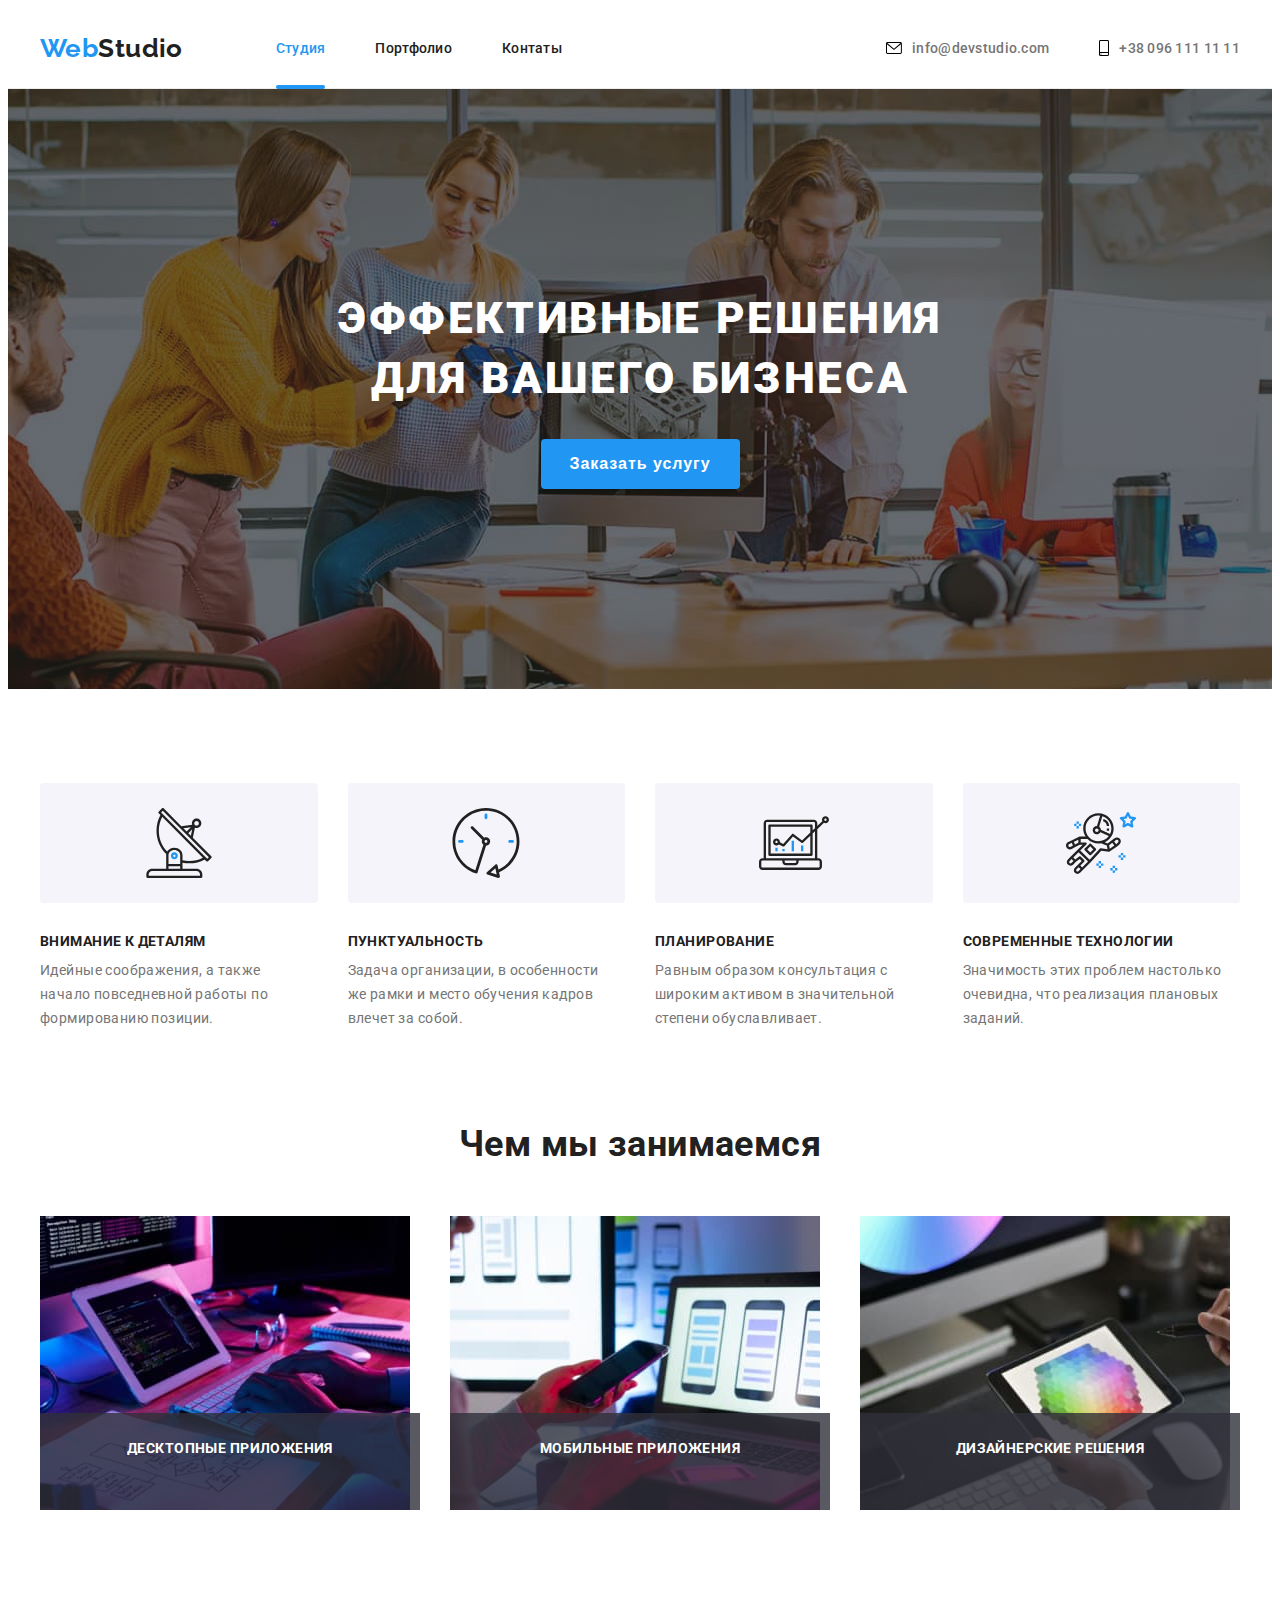
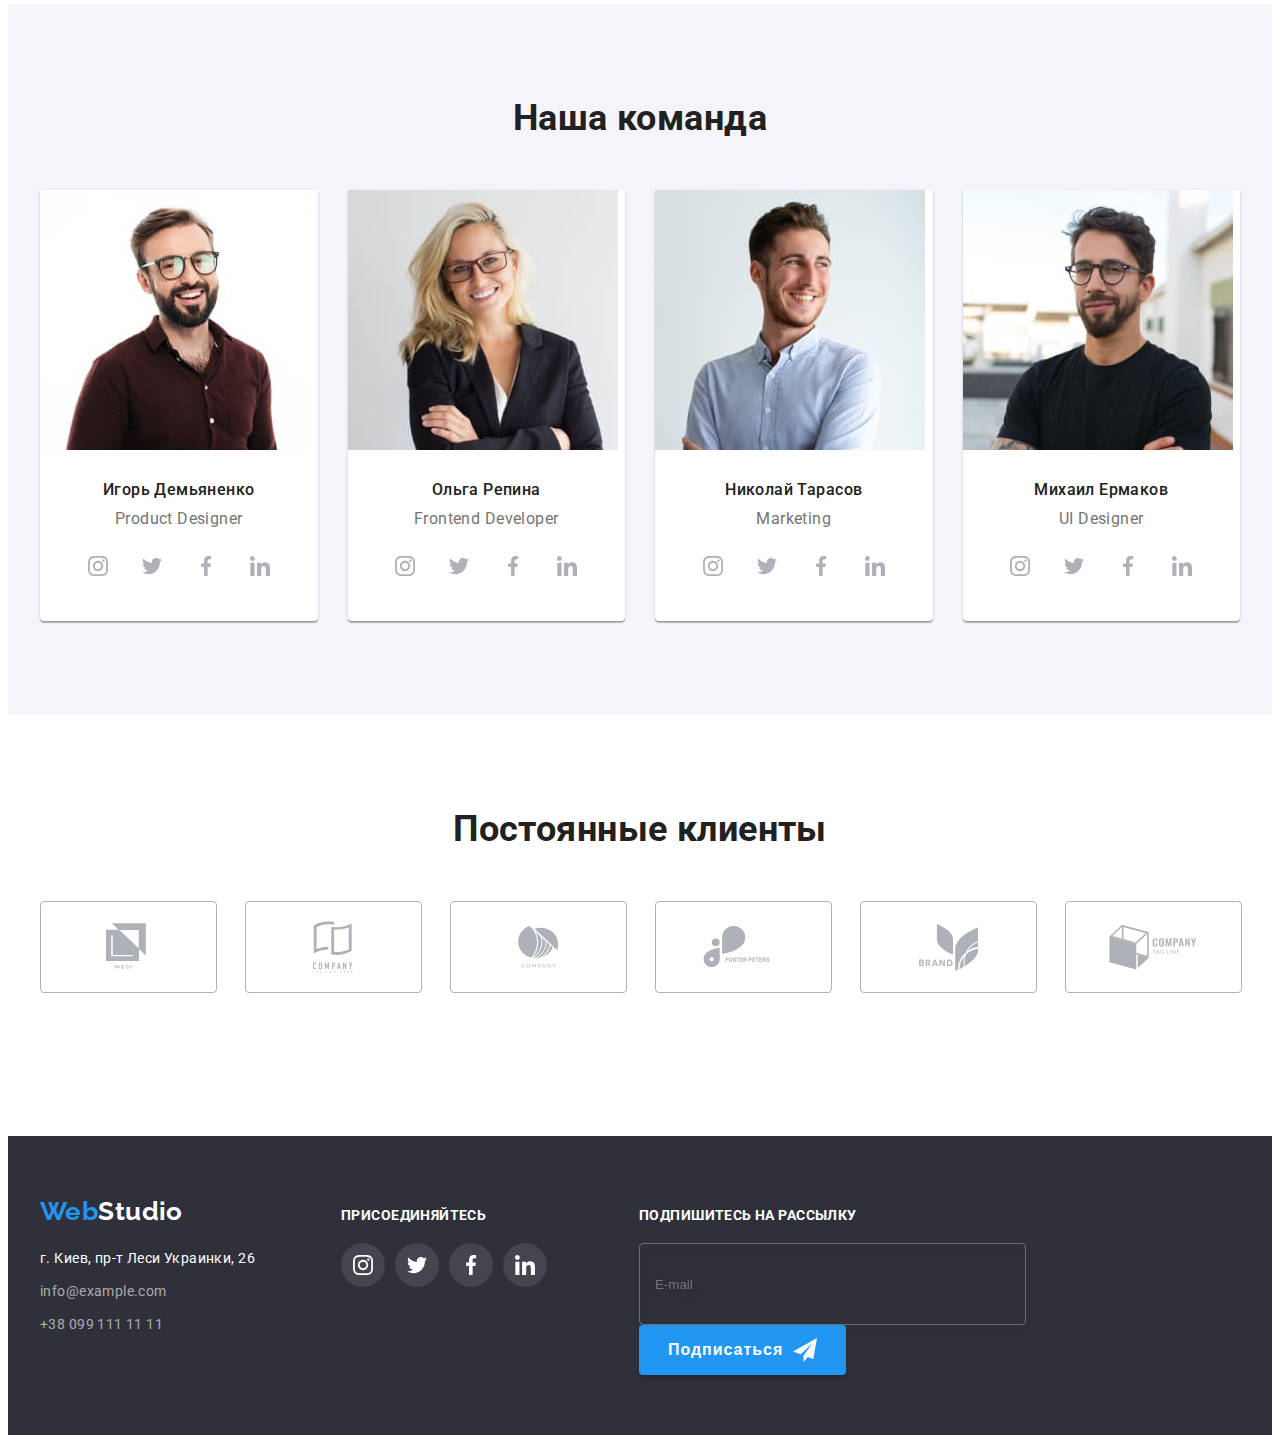
==== commit 87397f5c: "fix modal-btn" ====
--- a/index.html
+++ b/index.html
@@ -65,7 +65,7 @@
                
                 <div class="hero-title-container">
                     <h1 class="hero-title">Эффективные решения для вашего бизнеса</h1>
-                    <button type="button" class="hero-modal-btn" data-modal-open>Заказать услугу</button>
+                    <button type="button" class="modal-btn" data-modal-open>Заказать услугу</button>
                 </div>
                 
             </div>
@@ -446,7 +446,7 @@
                         <span class="footer-text">Подпишитесь на рассылку</span>
                         <input type="email" name="user-subscribe-mail" placeholder="E-mail" class="footer-form-box">
                     </label>
-                    <button type="submit" class="footer-form-btn">
+                    <button type="submit" class="modal-btn">
                         Подписаться
                         <svg class="footer-form-btn-icon">
                             <use href="./images/sprite.svg#send"></use>
@@ -509,7 +509,7 @@
                 <label class="checkbox-label" for="checkbox">
                     Соглашаюсь с рассылкой и принимаю <a href="#" class="checkbox-link">Условия договора</a>
                 </label>
-                <button type="submit" class="user-form-btn">Отправить</button>
+                <button type="submit" class="modal-btn user-form-btn">Отправить</button>
             </form>
         </div>
     </div>
--- a/css/main.min.css
+++ b/css/main.min.css
@@ -1,2 +1,2 @@
-:root{--primary-white-color: #ffffff;--secondary-bg-color: #2f303a;--accent-color: #2196f3;--primary-text-color: #212121;--secondary-text-color: #757575;--footer-text-color: rgba(255, 255, 255, 0.6);--grey-bg-color: #f5f4fa;--btn-hover-bg-color: #188ce8;--card-set-gap: 30px;--icon-color: #afb1b8;--transition-duration: 250ms;--transition-timing-function: cubic-bezier(0.4, 0, 0.2, 1)}.visually-hidden{position:absolute;clip:rect(0 0 0 0);width:1px;height:1px;margin:-1px}body{background-color:var(--primary-white-color);color:var(--primary-text-color);font-family:"Roboto", sans-serif;font-weight:400;font-size:14px;letter-spacing:0.03em}h1,h2,h3,h4,h5,h6{font-size:inherit;margin:0}p{margin:0}ul,ol{margin:0;padding:0}img{display:block;max-width:100%;height:auto}a{display:block;height:100%;width:100%}.link{text-decoration:none}.list{list-style-type:none}.container{width:1200px;margin-left:auto;margin-right:auto;padding-left:15px;padding-right:15px}.footer .container{display:flex;align-items:baseline}.header .container{display:flex;align-items:center}.logo{font-family:"Raleway";font-weight:700;font-size:26px;line-height:1.19}.logo.black{padding-top:24px;padding-bottom:24px;margin-right:93px;color:var(--primary-text-color)}.logo.white{display:inline-block;margin-bottom:20px;color:var(--primary-white-color)}.logo-web{color:var(--accent-color)}.hero-modal-btn{display:flex;align-items:center;text-align:center;border:transparent;border-radius:4px;box-shadow:0px 4px 4px rgba(0,0,0,0.15);padding:10px 30px;color:var(--primary-white-color);background-color:var(--accent-color);font-weight:700;font-size:16px;line-height:1.875;letter-spacing:0.06em;transition:background-color var(--transition-duration) var(--transition-timing-function)}.hero-modal-btn:hover,.hero-modal-btn:focus{background-color:var(--btn-hover-bg-color);cursor:pointer}.title{margin-bottom:50px;font-weight:700;font-size:36px;line-height:1.166;text-align:center}.social-list{display:flex;align-items:center;justify-content:center}.social-list-item{width:44px;height:44px}.social-list-item:not(:last-child){margin-right:10px}.social-list-link{display:flex;align-items:center;justify-content:center;border-radius:50%;transition:background-color var(--transition-duration) var(--transition-timing-function)}.social-list-link:hover,.social-list-link:focus{background-color:var(--accent-color)}.social-list-icon{fill:var(--icon-color);width:20px;height:20px;transition:fill var(--transition-duration) var(--transition-timing-function)}.social-list-link:hover .social-list-icon,.social-list-link:focus .social-list-icon{fill:var(--primary-white-color)}.header{border-bottom:1px solid #ececec}.nav{display:flex;align-items:center}.nav-list{display:flex;align-items:center}.nav-list-item:not(:last-child){margin-right:50px}.nav-list-link{padding-top:32px;padding-bottom:32px;color:var(--primary-text-color);font-weight:500;line-height:1.066;letter-spacing:0.02em;transition:color var(--transition-duration) var(--transition-timing-function)}.nav-list-link:hover,.nav-list-link:focus{color:var(--accent-color)}.current-link{position:relative;color:var(--accent-color)}.current-link::after{position:absolute;bottom:-2px;right:0;display:block;content:"";width:100%;height:4px;background-color:var(--accent-color);border-radius:2px}.header-contact-list{display:flex;align-items:center;margin-left:auto;font-weight:500;line-height:1.142;letter-spacing:0.02em}.header-contact-list-item:not(:last-child){margin-right:50px}.header-contact-list-item .link{display:flex;align-items:center;padding-top:32px;padding-bottom:32px;color:var(--secondary-text-color);transition:color var(--transition-duration) var(--transition-timing-function)}.header-contact-list-item .link:hover,.header-contact-list-item .link:focus{color:var(--accent-color)}.icon-mail{margin-right:10px;width:16px;height:12px;transition:fill var(--transition-duration) var(--transition-timing-function)}.header-contact-list-item .link:hover .icon-mail,.header-contact-list-item .link:focus .icon-mail{fill:var(--accent-color)}.icon-tel{margin-right:10px;width:10px;height:16px;transition:fill var(--transition-duration) var(--transition-timing-function)}.header-contact-list-item .link:hover .icon-tel,.header-contact-list-item .link:focus .icon-tel{fill:var(--accent-color)}.hero{max-width:1600px;margin-left:auto;margin-right:auto;background-color:#c4c4c4;background-image:linear-gradient(to right, rgba(51,58,47,0.4), rgba(51,58,47,0.4)),url(../images/hero_img/bg-img.jpg);background-repeat:no-repeat;background-position:center;background-size:cover;padding-top:200px;padding-bottom:200px}.hero-title-container{display:flex;justify-content:center;max-width:696px;flex-direction:column;align-items:center;margin-left:auto;margin-right:auto}.hero-title{margin-bottom:30px;color:var(--primary-white-color);font-weight:900;font-size:44px;line-height:1.36;text-align:center;letter-spacing:0.06em;text-transform:uppercase}.features{padding-top:94px;padding-bottom:94px}.features-list{display:flex;flex-wrap:wrap;margin-right:calc(-1 * var(--card-set-gap));margin-bottom:calc(-1 * var(--card-set-gap))}.features-list-item{display:flex;align-content:center;flex-direction:column;justify-content:start;margin-right:var(--card-set-gap);margin-bottom:var(--card-set-gap);flex-basis:calc(100% / 4 - var(--card-set-gap))}.icon-features-container{height:120px;display:flex;align-items:center;justify-content:center;margin-bottom:30px;background-color:var(--grey-bg-color);border-radius:4px}.icon-features{width:70px;height:70px}.features-list-title{margin-bottom:10px;font-weight:700;line-height:1.142;text-transform:uppercase}.features-list-text{max-width:270px;color:var(--secondary-text-color);line-height:1.71}.about{padding-bottom:94px}.about-list{display:flex;flex-wrap:wrap;margin-right:calc(-1 * var(--card-set-gap));margin-bottom:calc(-1 * var(--card-set-gap))}.about-list-item{position:relative;margin-right:var(--card-set-gap);margin-bottom:var(--card-set-gap);flex-basis:calc(100% / 3 - var(--card-set-gap))}.about-list-description{position:absolute;bottom:0;width:100%;height:70px;display:block;padding-top:27px;color:var(--primary-white-color);background-color:rgba(47,48,58,0.8);font-weight:bold;font-size:14px;line-height:1.142;text-align:center;text-transform:uppercase}.team{padding-top:94px;padding-bottom:94px;background-color:var(--grey-bg-color)}.team-list{display:flex;flex-wrap:wrap;margin-right:calc(-1 * var(--card-set-gap));margin-bottom:calc(-1 * var(--card-set-gap))}.team-list-item{margin-right:var(--card-set-gap);margin-bottom:var(--card-set-gap);flex-basis:calc(100% / 4 - var(--card-set-gap));box-shadow:0px 1px 3px rgba(0,0,0,0.12),0px 1px 1px rgba(0,0,0,0.14),0px 2px 1px rgba(0,0,0,0.2);border-radius:0px 0px 4px 4px;background-color:var(--primary-white-color)}.team-list-content{padding-top:30px;padding-right:32px;padding-left:32px;padding-bottom:33px}.team-list-title{margin-bottom:10px;font-weight:500;font-size:16px;line-height:1.187;text-align:center}.team-list-position{color:var(--secondary-text-color);font-size:16px;line-height:1.187;text-align:center;margin-bottom:16px}.clients{padding-top:94px;padding-bottom:145px}.clients-list{display:flex;flex-wrap:wrap;margin-right:calc(-1 * var(--card-set-gap));margin-bottom:calc(-1 * var(--card-set-gap))}.clients-list-item{margin-right:var(--card-set-gap);margin-bottom:var(--card-set-gap);flex-basis:calc(100% / 6 - var(--card-set-gap));width:170px;height:90px}.clients-list-link{display:flex;justify-content:center;align-items:center;border:1px solid var(--icon-color);border-radius:4px;transition:border var(--transition-duration) var(--transition-timing-function)}.clients-list-link:hover,.clients-list-link:focus{border:1px solid var(--accent-color)}.clients-logo{fill:var(--icon-color);transition:fill var(--transition-duration) var(--transition-timing-function)}.clients-list-link:hover .clients-logo,.clients-list-link:focus .clients-logo{fill:var(--accent-color)}.footer{padding-top:60px;padding-bottom:60px;display:flex;align-items:center;background-color:var(--secondary-bg-color)}.footer-wrapper{margin-right:70px}.footer-address-container{width:231px}.address-text{margin-bottom:9px;color:var(--primary-white-color);font-style:normal;line-height:1.71}.address-list-link{display:flex;flex-direction:column;color:var(--footer-text-color);font-style:normal;line-height:1.71;transition:color var(--transition-duration) var(--transition-timing-function)}.address-list-link:hover,.address-list-link:focus{color:var(--accent-color)}.address-list-item:not(:last-child){margin-bottom:9px}.footer-social-container{width:206px;margin-right:92px}.footer-text{display:block;margin-bottom:20px;color:var(--primary-white-color);font-weight:700;text-transform:uppercase}.footer-social-link{background-color:rgba(255,255,255,0.1);border-radius:50%;transition:background-color var(--transition-duration) var(--transition-timing-function)}.footer-social-link:hover,.footer-social-link:focus{background-color:var(--accent-color)}.footer-icon{fill:var(--primary-white-color)}.footer-form-box{background-color:transparent;width:355px;height:50px;padding:15px;margin-right:10px;border:1px solid rgba(255,255,255,0.3);filter:drop-shadow(0px 4px 4px rgba(0,0,0,0.15));border-radius:4px;color:var(--primary-white-color)}.footer-form-btn{display:inline-flex;align-items:center;justify-content:center;min-width:200px;padding:10px;border:transparent;border-radius:4px;background-color:var(--accent-color);cursor:pointer;color:var(--primary-white-color);font-size:16px;line-height:1.87;letter-spacing:0.06em}.footer-form-btn-icon{fill:#ffffff;width:24px;height:24px;margin-left:10px}.backdrop.is-hidden{visibility:hidden;opacity:0;pointer-events:none}.backdrop.is-hidden .modal{transform:translate(-50%, -50%) scale(1.2);opacity:0}.backdrop{position:fixed;top:0;left:0;width:100%;height:100%;opacity:1;background-color:rgba(0,0,0,0.2);transition:all var(--transition-duration) var(--transition-timing-function)}.modal{position:absolute;top:50%;left:50%;transform:translate(-50%, -50%) scale(1);opacity:1;width:528px;height:580px;padding:40px;background-color:#ffffff;transition:all var(--transition-duration) var(--transition-timing-function)}.modal-close-btn{position:absolute;top:8px;right:8px;display:flex;align-items:center;width:30px;height:30px;border:1px solid rgba(0,0,0,0.1);border-radius:50%;background-color:transparent;cursor:pointer}.modal-close-icon{width:18px;height:18px;fill:#000000;transition:fill var(--transition-duration) var(--transition-timing-function)}.modal-close-btn:hover .modal-close-icon,.modal-close-btn:focus .modal-close-icon{fill:var(--accent-color)}.modal-text{display:block;margin-bottom:12px;font-size:20px;line-height:1.15;text-align:center}.form-label{display:block;margin-bottom:10px}.form-label-text{display:block;margin-bottom:4px;color:var(--secondary-text-color);font-size:12px;line-height:1.16;letter-spacing:0.01em}.form-input-wrapper{position:relative;display:block}.form-box{width:100%;height:40px;padding-top:12px;padding-right:12px;padding-bottom:12px;padding-left:42px;cursor:pointer;border:1px solid rgba(33,33,33,0.2);border-radius:4px}.form-box:focus{outline:none;border-color:var(--accent-color)}.form-box-icon{position:absolute;top:50%;left:12px;transform:translateY(-50%);width:18px;height:18px;fill:black;transition:fill var(--transition-duration) var(--transition-timing-function)}.form-box:focus+.form-box-icon{fill:var(--accent-color)}.form-label-message{display:block;margin-bottom:20px}.form-message{width:100%;height:120px;padding:12px;border:1px solid rgba(33,33,33,0.2);border-radius:4px;resize:none}.form-message:focus{outline:none;border-color:var(--accent-color)}.checkbox-label{display:flex;flex-wrap:wrap;justify-content:center;margin-bottom:30px;color:var(--secondary-text-color)}.checkbox-label::before{content:"";width:16px;height:15px;margin-right:7px;background-image:url(../images/checkbox_icon/vector.svg);background-size:contain;background-position:center;background-repeat:no-repeat}.checkbox:checked+.checkbox-label::before{background-image:url(../images/checkbox_icon/icon_check.svg);background-color:var(--accent-color);border-radius:2px}.checkbox:focus+.checkbox-label::before{outline:1px solid var(--accent-color)}.checkbox-link{width:max-content;margin-left:3px;color:var(--accent-color)}.user-form-btn{display:block;margin-left:auto;margin-right:auto;min-width:200px;padding:10px;border:transparent;border-radius:4px;background-color:var(--accent-color);cursor:pointer;color:var(--primary-white-color);font-size:16px;line-height:1.87;letter-spacing:0.06em;transition:background-color var(--transition-duration) var(--transition-timing-function)}.user-form-btn:hover,.user-form-btn:focus{background-color:var(--btn-hover-bg-color)}
+:root{--primary-white-color: #ffffff;--secondary-bg-color: #2f303a;--accent-color: #2196f3;--primary-text-color: #212121;--secondary-text-color: #757575;--footer-text-color: rgba(255, 255, 255, 0.6);--grey-bg-color: #f5f4fa;--btn-hover-bg-color: #188ce8;--card-set-gap: 30px;--icon-color: #afb1b8;--transition-duration: 250ms;--transition-timing-function: cubic-bezier(0.4, 0, 0.2, 1)}.visually-hidden{position:absolute;clip:rect(0 0 0 0);width:1px;height:1px;margin:-1px}body{background-color:var(--primary-white-color);color:var(--primary-text-color);font-family:"Roboto", sans-serif;font-weight:400;font-size:14px;letter-spacing:0.03em}h1,h2,h3,h4,h5,h6{font-size:inherit;margin:0}p{margin:0}ul,ol{margin:0;padding:0}img{display:block;max-width:100%;height:auto}a{display:block;height:100%;width:100%}.link{text-decoration:none}.list{list-style-type:none}.container{width:1200px;margin-left:auto;margin-right:auto;padding-left:15px;padding-right:15px}.footer .container{display:flex;align-items:baseline}.header .container{display:flex;align-items:center}.logo{font-family:"Raleway";font-weight:700;font-size:26px;line-height:1.19}.logo.black{padding-top:24px;padding-bottom:24px;margin-right:93px;color:var(--primary-text-color)}.logo.white{display:inline-block;margin-bottom:20px;color:var(--primary-white-color)}.logo-web{color:var(--accent-color)}.modal-btn{display:inline-flex;align-items:center;text-align:center;border:transparent;border-radius:4px;box-shadow:0px 4px 4px rgba(0,0,0,0.15);padding:10px 29px;color:var(--primary-white-color);background-color:var(--accent-color);font-weight:700;font-size:16px;line-height:1.875;letter-spacing:0.06em;transition:background-color var(--transition-duration) var(--transition-timing-function)}.modal-btn:hover,.modal-btn:focus{background-color:var(--btn-hover-bg-color);cursor:pointer}.modal-btn.user-form-btn{display:block;margin-left:auto;margin-right:auto}.title{margin-bottom:50px;font-weight:700;font-size:36px;line-height:1.166;text-align:center}.social-list{display:flex;align-items:center;justify-content:center}.social-list-item{width:44px;height:44px}.social-list-item:not(:last-child){margin-right:10px}.social-list-link{display:flex;align-items:center;justify-content:center;border-radius:50%;transition:background-color var(--transition-duration) var(--transition-timing-function)}.social-list-link:hover,.social-list-link:focus{background-color:var(--accent-color)}.social-list-icon{fill:var(--icon-color);width:20px;height:20px;transition:fill var(--transition-duration) var(--transition-timing-function)}.social-list-link:hover .social-list-icon,.social-list-link:focus .social-list-icon{fill:var(--primary-white-color)}.header{border-bottom:1px solid #ececec}.nav{display:flex;align-items:center}.nav-list{display:flex;align-items:center}.nav-list-item:not(:last-child){margin-right:50px}.nav-list-link{padding-top:32px;padding-bottom:32px;color:var(--primary-text-color);font-weight:500;line-height:1.066;letter-spacing:0.02em;transition:color var(--transition-duration) var(--transition-timing-function)}.nav-list-link:hover,.nav-list-link:focus{color:var(--accent-color)}.current-link{position:relative;color:var(--accent-color)}.current-link::after{position:absolute;bottom:-2px;right:0;display:block;content:"";width:100%;height:4px;background-color:var(--accent-color);border-radius:2px}.header-contact-list{display:flex;align-items:center;margin-left:auto;font-weight:500;line-height:1.142;letter-spacing:0.02em}.header-contact-list-item:not(:last-child){margin-right:50px}.header-contact-list-item .link{display:flex;align-items:center;padding-top:32px;padding-bottom:32px;color:var(--secondary-text-color);transition:color var(--transition-duration) var(--transition-timing-function)}.header-contact-list-item .link:hover,.header-contact-list-item .link:focus{color:var(--accent-color)}.icon-mail{margin-right:10px;width:16px;height:12px;transition:fill var(--transition-duration) var(--transition-timing-function)}.header-contact-list-item .link:hover .icon-mail,.header-contact-list-item .link:focus .icon-mail{fill:var(--accent-color)}.icon-tel{margin-right:10px;width:10px;height:16px;transition:fill var(--transition-duration) var(--transition-timing-function)}.header-contact-list-item .link:hover .icon-tel,.header-contact-list-item .link:focus .icon-tel{fill:var(--accent-color)}.hero{max-width:1600px;margin-left:auto;margin-right:auto;background-color:#c4c4c4;background-image:linear-gradient(to right, rgba(51,58,47,0.4), rgba(51,58,47,0.4)),url(../images/hero_img/bg-img.jpg);background-repeat:no-repeat;background-position:center;background-size:cover;padding-top:200px;padding-bottom:200px}.hero-title-container{display:flex;justify-content:center;max-width:696px;flex-direction:column;align-items:center;margin-left:auto;margin-right:auto}.hero-title{margin-bottom:30px;color:var(--primary-white-color);font-weight:900;font-size:44px;line-height:1.36;text-align:center;letter-spacing:0.06em;text-transform:uppercase}.features{padding-top:94px;padding-bottom:94px}.features-list{display:flex;flex-wrap:wrap;margin-right:calc(-1 * var(--card-set-gap));margin-bottom:calc(-1 * var(--card-set-gap))}.features-list-item{display:flex;align-content:center;flex-direction:column;justify-content:start;margin-right:var(--card-set-gap);margin-bottom:var(--card-set-gap);flex-basis:calc(100% / 4 - var(--card-set-gap))}.icon-features-container{height:120px;display:flex;align-items:center;justify-content:center;margin-bottom:30px;background-color:var(--grey-bg-color);border-radius:4px}.icon-features{width:70px;height:70px}.features-list-title{margin-bottom:10px;font-weight:700;line-height:1.142;text-transform:uppercase}.features-list-text{max-width:270px;color:var(--secondary-text-color);line-height:1.71}.about{padding-bottom:94px}.about-list{display:flex;flex-wrap:wrap;margin-right:calc(-1 * var(--card-set-gap));margin-bottom:calc(-1 * var(--card-set-gap))}.about-list-item{position:relative;margin-right:var(--card-set-gap);margin-bottom:var(--card-set-gap);flex-basis:calc(100% / 3 - var(--card-set-gap))}.about-list-description{position:absolute;bottom:0;width:100%;height:70px;display:block;padding-top:27px;color:var(--primary-white-color);background-color:rgba(47,48,58,0.8);font-weight:bold;font-size:14px;line-height:1.142;text-align:center;text-transform:uppercase}.team{padding-top:94px;padding-bottom:94px;background-color:var(--grey-bg-color)}.team-list{display:flex;flex-wrap:wrap;margin-right:calc(-1 * var(--card-set-gap));margin-bottom:calc(-1 * var(--card-set-gap))}.team-list-item{margin-right:var(--card-set-gap);margin-bottom:var(--card-set-gap);flex-basis:calc(100% / 4 - var(--card-set-gap));box-shadow:0px 1px 3px rgba(0,0,0,0.12),0px 1px 1px rgba(0,0,0,0.14),0px 2px 1px rgba(0,0,0,0.2);border-radius:0px 0px 4px 4px;background-color:var(--primary-white-color)}.team-list-content{padding-top:30px;padding-right:32px;padding-left:32px;padding-bottom:33px}.team-list-title{margin-bottom:10px;font-weight:500;font-size:16px;line-height:1.187;text-align:center}.team-list-position{color:var(--secondary-text-color);font-size:16px;line-height:1.187;text-align:center;margin-bottom:16px}.clients{padding-top:94px;padding-bottom:145px}.clients-list{display:flex;flex-wrap:wrap;margin-right:calc(-1 * var(--card-set-gap));margin-bottom:calc(-1 * var(--card-set-gap))}.clients-list-item{margin-right:var(--card-set-gap);margin-bottom:var(--card-set-gap);flex-basis:calc(100% / 6 - var(--card-set-gap));width:170px;height:90px}.clients-list-link{display:flex;justify-content:center;align-items:center;border:1px solid var(--icon-color);border-radius:4px;transition:border var(--transition-duration) var(--transition-timing-function)}.clients-list-link:hover,.clients-list-link:focus{border:1px solid var(--accent-color)}.clients-logo{fill:var(--icon-color);transition:fill var(--transition-duration) var(--transition-timing-function)}.clients-list-link:hover .clients-logo,.clients-list-link:focus .clients-logo{fill:var(--accent-color)}.footer{padding-top:60px;padding-bottom:60px;display:flex;align-items:center;background-color:var(--secondary-bg-color)}.footer-wrapper{margin-right:70px}.footer-address-container{width:231px}.address-text{margin-bottom:9px;color:var(--primary-white-color);font-style:normal;line-height:1.71}.address-list-link{display:flex;flex-direction:column;color:var(--footer-text-color);font-style:normal;line-height:1.71;transition:color var(--transition-duration) var(--transition-timing-function)}.address-list-link:hover,.address-list-link:focus{color:var(--accent-color)}.address-list-item:not(:last-child){margin-bottom:9px}.footer-social-container{width:206px;margin-right:92px}.footer-text{display:block;margin-bottom:20px;color:var(--primary-white-color);font-weight:700;text-transform:uppercase}.footer-social-link{background-color:rgba(255,255,255,0.1);border-radius:50%;transition:background-color var(--transition-duration) var(--transition-timing-function)}.footer-social-link:hover,.footer-social-link:focus{background-color:var(--accent-color)}.footer-icon{fill:var(--primary-white-color)}.footer-form-box{background-color:transparent;width:355px;height:50px;padding:15px;margin-right:10px;border:1px solid rgba(255,255,255,0.3);filter:drop-shadow(0px 4px 4px rgba(0,0,0,0.15));border-radius:4px;color:var(--primary-white-color)}.footer-form-btn-icon{fill:#ffffff;width:24px;height:24px;margin-left:10px}.backdrop.is-hidden{visibility:hidden;opacity:0;pointer-events:none}.backdrop.is-hidden .modal{transform:translate(-50%, -50%) scale(1.2);opacity:0}.backdrop{position:fixed;top:0;left:0;width:100%;height:100%;opacity:1;background-color:rgba(0,0,0,0.2);transition:all var(--transition-duration) var(--transition-timing-function)}.modal{position:absolute;top:50%;left:50%;transform:translate(-50%, -50%) scale(1);opacity:1;width:528px;height:580px;padding:40px;background-color:#ffffff;transition:all var(--transition-duration) var(--transition-timing-function)}.modal-close-btn{position:absolute;top:8px;right:8px;display:flex;align-items:center;width:30px;height:30px;border:1px solid rgba(0,0,0,0.1);border-radius:50%;background-color:transparent;cursor:pointer}.modal-close-icon{width:18px;height:18px;fill:#000000;transition:fill var(--transition-duration) var(--transition-timing-function)}.modal-close-btn:hover .modal-close-icon,.modal-close-btn:focus .modal-close-icon{fill:var(--accent-color)}.modal-text{display:block;margin-bottom:12px;font-size:20px;line-height:1.15;text-align:center}.form-label{display:block;margin-bottom:10px}.form-label-text{display:block;margin-bottom:4px;color:var(--secondary-text-color);font-size:12px;line-height:1.16;letter-spacing:0.01em}.form-input-wrapper{position:relative;display:block}.form-box{width:100%;height:40px;padding-top:12px;padding-right:12px;padding-bottom:12px;padding-left:42px;cursor:pointer;border:1px solid rgba(33,33,33,0.2);border-radius:4px}.form-box:focus{outline:none;border-color:var(--accent-color)}.form-box-icon{position:absolute;top:50%;left:12px;transform:translateY(-50%);width:18px;height:18px;fill:black;transition:fill var(--transition-duration) var(--transition-timing-function)}.form-box:focus+.form-box-icon{fill:var(--accent-color)}.form-label-message{display:block;margin-bottom:20px}.form-message{width:100%;height:120px;padding:12px;border:1px solid rgba(33,33,33,0.2);border-radius:4px;resize:none}.form-message:focus{outline:none;border-color:var(--accent-color)}.checkbox-label{display:flex;flex-wrap:wrap;justify-content:center;margin-bottom:30px;color:var(--secondary-text-color)}.checkbox-label::before{content:"";width:16px;height:15px;margin-right:7px;background-image:url(../images/checkbox_icon/vector.svg);background-size:contain;background-position:center;background-repeat:no-repeat}.checkbox:checked+.checkbox-label::before{background-image:url(../images/checkbox_icon/icon_check.svg);background-color:var(--accent-color);border-radius:2px}.checkbox:focus+.checkbox-label::before{outline:1px solid var(--accent-color)}.checkbox-link{width:max-content;margin-left:3px;color:var(--accent-color)}
 /*# sourceMappingURL=main.min.css.map */